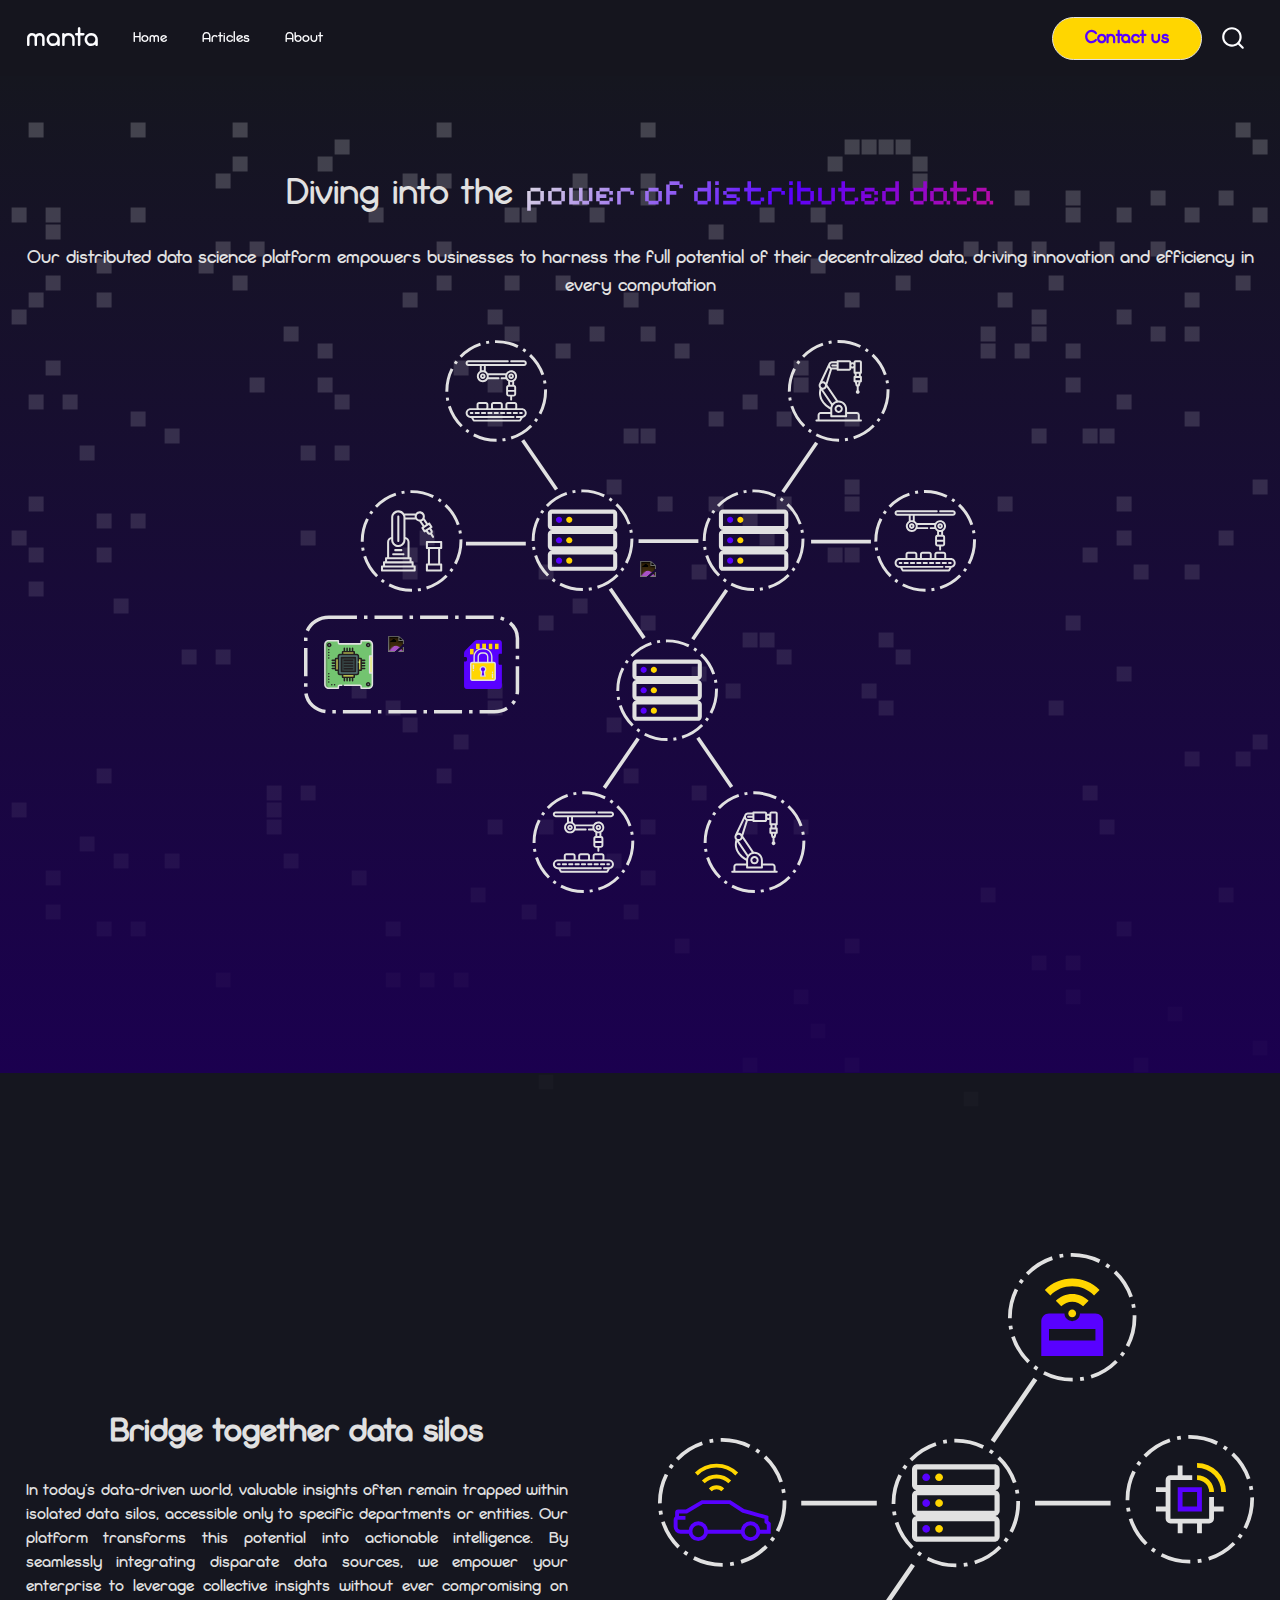
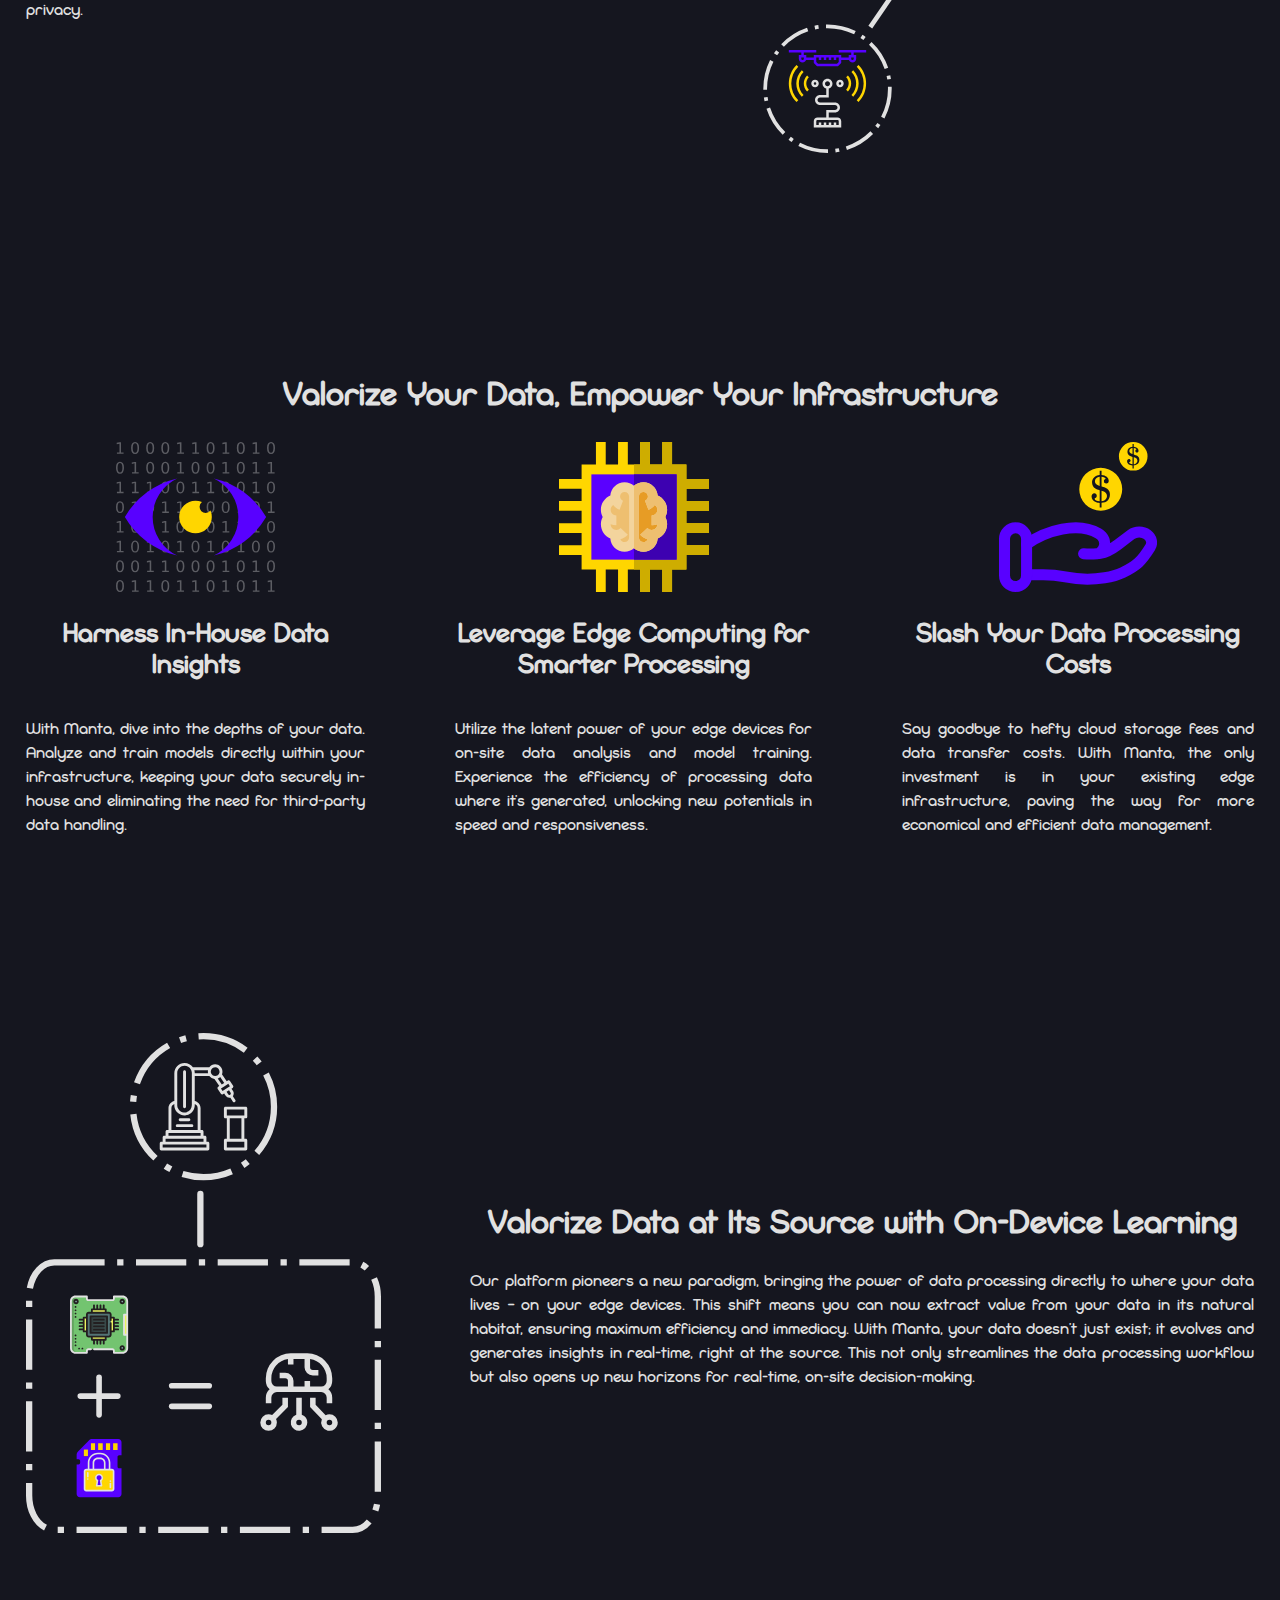
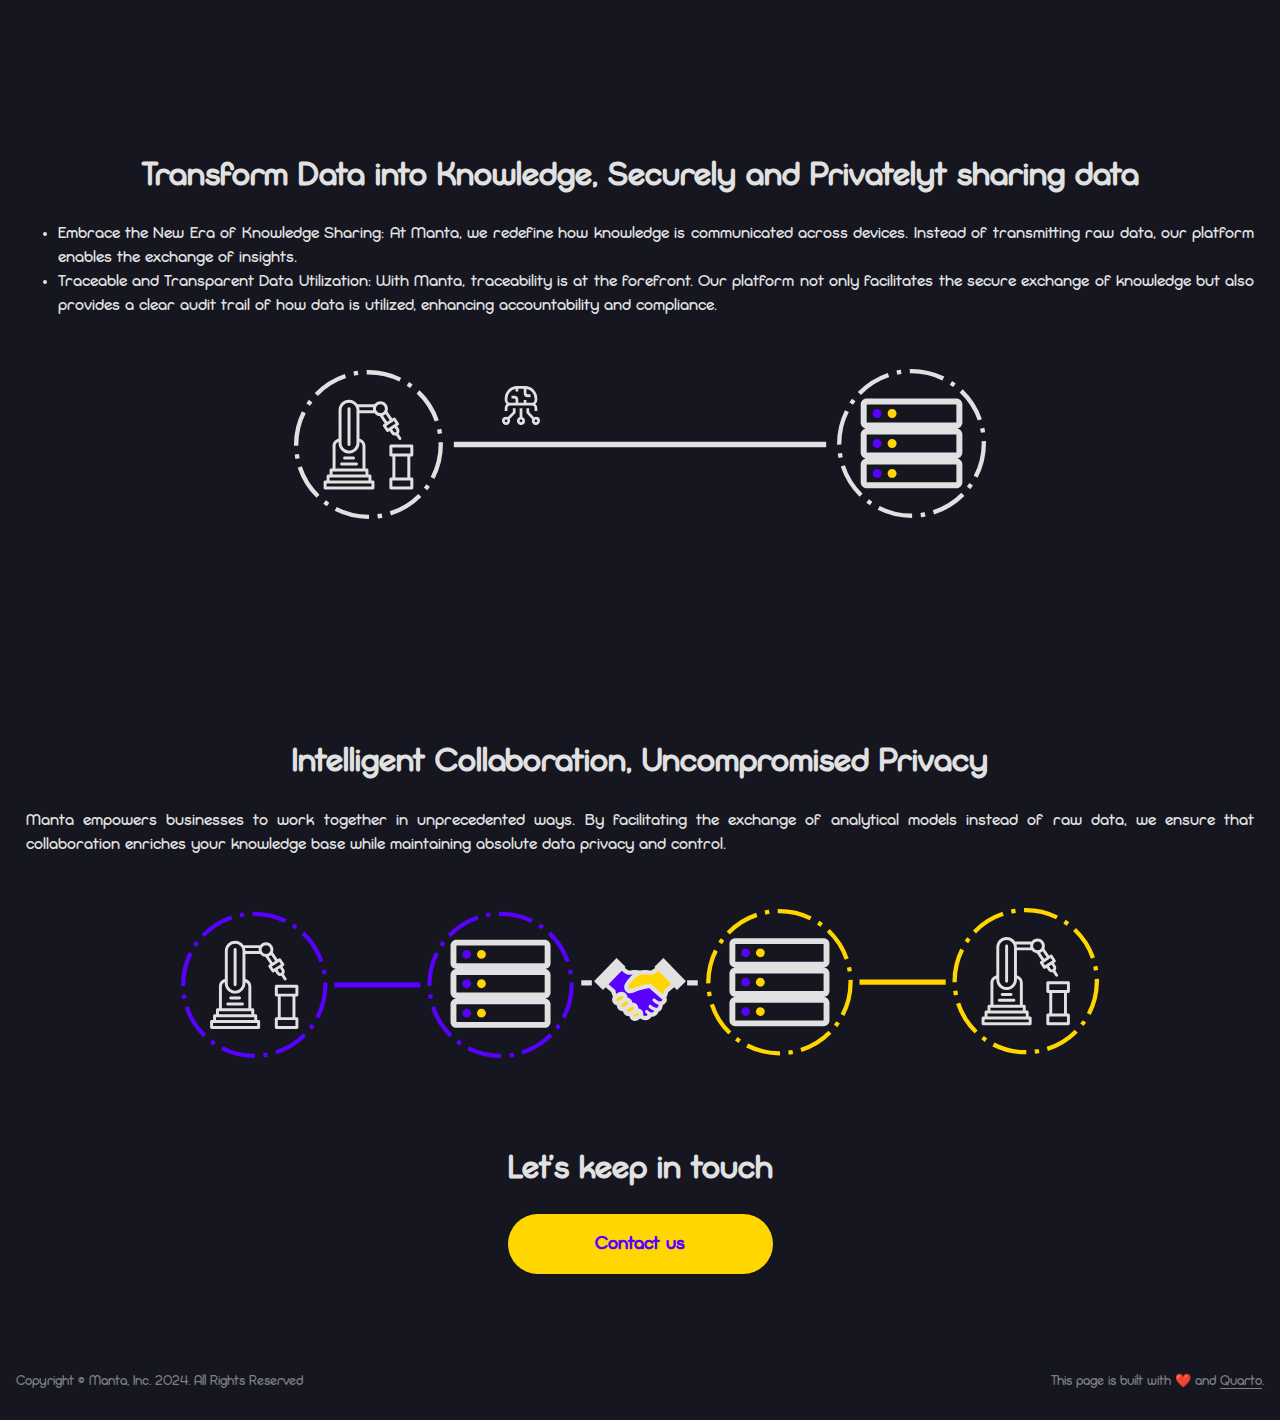
==== index.html @ 562b56ce "Built site for gh-pages" ====
<!DOCTYPE html>
<html xmlns="http://www.w3.org/1999/xhtml" lang="en" xml:lang="en"><head>

<meta charset="utf-8">
<meta name="generator" content="quarto-1.4.549">

<meta name="viewport" content="width=device-width, initial-scale=1.0, user-scalable=yes">


<title>manta</title>
<style>
code{white-space: pre-wrap;}
span.smallcaps{font-variant: small-caps;}
div.columns{display: flex; gap: min(4vw, 1.5em);}
div.column{flex: auto; overflow-x: auto;}
div.hanging-indent{margin-left: 1.5em; text-indent: -1.5em;}
ul.task-list{list-style: none;}
ul.task-list li input[type="checkbox"] {
  width: 0.8em;
  margin: 0 0.8em 0.2em -1em; /* quarto-specific, see https://github.com/quarto-dev/quarto-cli/issues/4556 */ 
  vertical-align: middle;
}
</style>


<script src="site_libs/quarto-nav/quarto-nav.js"></script>
<script src="site_libs/quarto-nav/headroom.min.js"></script>
<script src="site_libs/clipboard/clipboard.min.js"></script>
<script src="site_libs/quarto-search/autocomplete.umd.js"></script>
<script src="site_libs/quarto-search/fuse.min.js"></script>
<script src="site_libs/quarto-search/quarto-search.js"></script>
<meta name="quarto:offset" content="./">
<script src="site_libs/quarto-html/quarto.js"></script>
<script src="site_libs/quarto-html/popper.min.js"></script>
<script src="site_libs/quarto-html/tippy.umd.min.js"></script>
<script src="site_libs/quarto-html/anchor.min.js"></script>
<link href="site_libs/quarto-html/tippy.css" rel="stylesheet">
<link href="site_libs/quarto-html/quarto-syntax-highlighting-dark.css" rel="stylesheet" id="quarto-text-highlighting-styles">
<script src="site_libs/bootstrap/bootstrap.min.js"></script>
<link href="site_libs/bootstrap/bootstrap-icons.css" rel="stylesheet">
<link href="site_libs/bootstrap/bootstrap.min.css" rel="stylesheet" id="quarto-bootstrap" data-mode="dark">
<script id="quarto-search-options" type="application/json">{
  "location": "navbar",
  "copy-button": false,
  "collapse-after": 3,
  "panel-placement": "end",
  "type": "overlay",
  "limit": 50,
  "keyboard-shortcut": [
    "f",
    "/",
    "s"
  ],
  "show-item-context": false,
  "language": {
    "search-no-results-text": "No results",
    "search-matching-documents-text": "matching documents",
    "search-copy-link-title": "Copy link to search",
    "search-hide-matches-text": "Hide additional matches",
    "search-more-match-text": "more match in this document",
    "search-more-matches-text": "more matches in this document",
    "search-clear-button-title": "Clear",
    "search-text-placeholder": "",
    "search-detached-cancel-button-title": "Cancel",
    "search-submit-button-title": "Submit",
    "search-label": "Search"
  }
}</script>


<link rel="stylesheet" href="style/home.css">
</head>

<body class="nav-fixed fullcontent">

<div id="quarto-search-results"></div>
  <header id="quarto-header" class="headroom fixed-top">
    <nav class="navbar navbar-expand-lg " data-bs-theme="dark">
      <div class="navbar-container container-fluid">
      <div class="navbar-brand-container mx-auto">
    <a class="navbar-brand" href="./index.html">
    <span class="navbar-title">manta</span>
    </a>
  </div>
            <div id="quarto-search" class="" title="Search"></div>
          <button class="navbar-toggler" type="button" data-bs-toggle="collapse" data-bs-target="#navbarCollapse" aria-controls="navbarCollapse" aria-expanded="false" aria-label="Toggle navigation" onclick="if (window.quartoToggleHeadroom) { window.quartoToggleHeadroom(); }">
  <span class="navbar-toggler-icon"></span>
</button>
          <div class="collapse navbar-collapse" id="navbarCollapse">
            <ul class="navbar-nav navbar-nav-scroll me-auto">
  <li class="nav-item">
    <a class="nav-link active" href="./index.html" aria-current="page"> 
<span class="menu-text">Home</span></a>
  </li>  
  <li class="nav-item">
    <a class="nav-link" href="./articles.html"> 
<span class="menu-text">Articles</span></a>
  </li>  
  <li class="nav-item">
    <a class="nav-link" href="./about.html"> 
<span class="menu-text">About</span></a>
  </li>  
</ul>
            <ul class="navbar-nav navbar-nav-scroll ms-auto">
  <li class="nav-item">
    <a class="nav-link" href="mailto:manta@mantatech.io" rel="contact-us"> 
<span class="menu-text">Contact us</span></a>
  </li>  
</ul>
          </div> <!-- /navcollapse -->
          <div class="quarto-navbar-tools">
</div>
      </div> <!-- /container-fluid -->
    </nav>
</header>
<!-- content -->
<div id="quarto-content" class="quarto-container page-layout-custom page-navbar">
<!-- sidebar -->
<!-- margin-sidebar -->
<!-- main -->




<div class="header">
<div class="pixels">

</div>
<div class="distribute">
<div class="title">
<div class="manta-title">
<p><span class="outside"> <span>Diving into the</span> <span class="inside">power of distributed data</span> </span></p>
</div>
<div class="manta-subtitle">
<p><span>Our distributed data science platform empowers businesses to harness the full potential of their decentralized data, driving innovation and efficiency in every computation</span></p>
</div>
</div>
<div class="overview">
<p><img src="https://video-public.canva.com/VADqk28DZiY/videos/b01eee4684.gif" id="gear" class="img-fluid"> <img src="https://video-public.canva.com/VAECocYiGXw/v/5fdc99515f.gif" id="earth" class="img-fluid"> <img src="static/home/overview.svg" id="overview" class="img-fluid"></p>
</div>
</div>
</div>
<div class="content">
<div class="dark-section">
<div class="flex">
<section id="bridge-together-data-silos" class="level1 content-block">
<h1>Bridge together data silos</h1>
<p>In today’s data-driven world, valuable insights often remain trapped within isolated data silos, accessible only to specific departments or entities. Our platform transforms this potential into actionable intelligence. By seamlessly integrating disparate data sources, we empower your enterprise to leverage collective insights without ever compromising on privacy.</p>
</section>
<p><img src="static/home/silos.svg" class="img-fluid"></p>
</div>
</div>
</div>
<section id="valorize-your-data-empower-your-infrastructure" class="level1 dark-section">
<h1>Valorize Your Data, Empower Your Infrastructure</h1>
<div class="flex">
<div class="part">
<p><img src="static/home/data-privacy.svg" class="img-fluid"></p>
<section id="harness-in-house-data-insights" class="level2">
<h2 data-anchor-id="harness-in-house-data-insights">Harness In-House Data Insights</h2>
<p>With Manta, dive into the depths of your data. Analyze and train models directly within your infrastructure, keeping your data securely in-house and eliminating the need for third-party data handling.</p>
</section>
</div>
<div class="part">
<p><img src="static/home/chip.svg" class="img-fluid"></p>
<section id="leverage-edge-computing-for-smarter-processing" class="level2">
<h2 data-anchor-id="leverage-edge-computing-for-smarter-processing">Leverage Edge Computing for Smarter Processing</h2>
<p>Utilize the latent power of your edge devices for on-site data analysis and model training. Experience the efficiency of processing data where it’s generated, unlocking new potentials in speed and responsiveness.</p>
</section>
</div>
<div class="part">
<p><img src="static/home/cost.svg" class="img-fluid"></p>
<section id="slash-your-data-processing-costs" class="level2">
<h2 data-anchor-id="slash-your-data-processing-costs">Slash Your Data Processing Costs</h2>
<p>Say goodbye to hefty cloud storage fees and data transfer costs. With Manta, the only investment is in your existing edge infrastructure, paving the way for more economical and efficient data management.</p>
</section>
</div>
</div>
</section>
<div class="dark-section">
<div class="flex">
<p><img src="static/home/make-ai.svg" id="make-ai" class="img-fluid"></p>
<section id="valorize-data-at-its-source-with-on-device-learning" class="level1 content-block">
<h1>Valorize Data at Its Source with On-Device Learning</h1>
<p>Our platform pioneers a new paradigm, bringing the power of data processing directly to where your data lives – on your edge devices. This shift means you can now extract value from your data in its natural habitat, ensuring maximum efficiency and immediacy. With Manta, your data doesn’t just exist; it evolves and generates insights in real-time, right at the source. This not only streamlines the data processing workflow but also opens up new horizons for real-time, on-site decision-making.</p>
</section>
</div>
</div>
<div class="dark-section">
<div class="flex-always-column">
<section id="transform-data-into-knowledge-securely-and-privatelyt-sharing-data" class="level1 content-block">
<h1>Transform Data into Knowledge, Securely and Privatelyt sharing data</h1>
<ul>
<li>Embrace the New Era of Knowledge Sharing: At Manta, we redefine how knowledge is communicated across devices. Instead of transmitting raw data, our platform enables the exchange of insights.</li>
<li>Traceable and Transparent Data Utilization: With Manta, traceability is at the forefront. Our platform not only facilitates the secure exchange of knowledge but also provides a clear audit trail of how data is utilized, enhancing accountability and compliance.</li>
</ul>
</section>
<div class="content-animation">
<p><img src="static/home/communications.svg" class="img-fluid"> <img src="static/home/neural-network.svg" id="neural-network" class="img-fluid"></p>
</div>
</div>
</div>
<div class="dark-section">
<div class="flex-always-column">
<section id="intelligent-collaboration-uncompromised-privacy" class="level1 content-block">
<h1>Intelligent Collaboration, Uncompromised Privacy</h1>
<p>Manta empowers businesses to work together in unprecedented ways. By facilitating the exchange of analytical models instead of raw data, we ensure that collaboration enriches your knowledge base while maintaining absolute data privacy and control.</p>
</section>
<div class="content-animation">
<p><img src="static/home/collaboration.svg" class="img-fluid"> <img src="static/home/handshake.svg" id="handshake" class="img-fluid"></p>
</div>
</div>
<section id="lets-keep-in-touch" class="level1 contact">
<h1>Let’s keep in touch</h1>
<div class="contact-us">
<p><a href="mailto:manta@manta-tech.io">Contact us</a></p>
</div>
</section>
</div>




<script id="quarto-html-after-body" type="application/javascript">
window.document.addEventListener("DOMContentLoaded", function (event) {
  const toggleBodyColorMode = (bsSheetEl) => {
    const mode = bsSheetEl.getAttribute("data-mode");
    const bodyEl = window.document.querySelector("body");
    if (mode === "dark") {
      bodyEl.classList.add("quarto-dark");
      bodyEl.classList.remove("quarto-light");
    } else {
      bodyEl.classList.add("quarto-light");
      bodyEl.classList.remove("quarto-dark");
    }
  }
  const toggleBodyColorPrimary = () => {
    const bsSheetEl = window.document.querySelector("link#quarto-bootstrap");
    if (bsSheetEl) {
      toggleBodyColorMode(bsSheetEl);
    }
  }
  toggleBodyColorPrimary();  
  const icon = "";
  const anchorJS = new window.AnchorJS();
  anchorJS.options = {
    placement: 'right',
    icon: icon
  };
  anchorJS.add('.anchored');
  const isCodeAnnotation = (el) => {
    for (const clz of el.classList) {
      if (clz.startsWith('code-annotation-')) {                     
        return true;
      }
    }
    return false;
  }
  const clipboard = new window.ClipboardJS('.code-copy-button', {
    text: function(trigger) {
      const codeEl = trigger.previousElementSibling.cloneNode(true);
      for (const childEl of codeEl.children) {
        if (isCodeAnnotation(childEl)) {
          childEl.remove();
        }
      }
      return codeEl.innerText;
    }
  });
  clipboard.on('success', function(e) {
    // button target
    const button = e.trigger;
    // don't keep focus
    button.blur();
    // flash "checked"
    button.classList.add('code-copy-button-checked');
    var currentTitle = button.getAttribute("title");
    button.setAttribute("title", "Copied!");
    let tooltip;
    if (window.bootstrap) {
      button.setAttribute("data-bs-toggle", "tooltip");
      button.setAttribute("data-bs-placement", "left");
      button.setAttribute("data-bs-title", "Copied!");
      tooltip = new bootstrap.Tooltip(button, 
        { trigger: "manual", 
          customClass: "code-copy-button-tooltip",
          offset: [0, -8]});
      tooltip.show();    
    }
    setTimeout(function() {
      if (tooltip) {
        tooltip.hide();
        button.removeAttribute("data-bs-title");
        button.removeAttribute("data-bs-toggle");
        button.removeAttribute("data-bs-placement");
      }
      button.setAttribute("title", currentTitle);
      button.classList.remove('code-copy-button-checked');
    }, 1000);
    // clear code selection
    e.clearSelection();
  });
  function tippyHover(el, contentFn, onTriggerFn, onUntriggerFn) {
    const config = {
      allowHTML: true,
      maxWidth: 500,
      delay: 100,
      arrow: false,
      appendTo: function(el) {
          return el.parentElement;
      },
      interactive: true,
      interactiveBorder: 10,
      theme: 'quarto',
      placement: 'bottom-start',
    };
    if (contentFn) {
      config.content = contentFn;
    }
    if (onTriggerFn) {
      config.onTrigger = onTriggerFn;
    }
    if (onUntriggerFn) {
      config.onUntrigger = onUntriggerFn;
    }
    window.tippy(el, config); 
  }
  const noterefs = window.document.querySelectorAll('a[role="doc-noteref"]');
  for (var i=0; i<noterefs.length; i++) {
    const ref = noterefs[i];
    tippyHover(ref, function() {
      // use id or data attribute instead here
      let href = ref.getAttribute('data-footnote-href') || ref.getAttribute('href');
      try { href = new URL(href).hash; } catch {}
      const id = href.replace(/^#\/?/, "");
      const note = window.document.getElementById(id);
      return note.innerHTML;
    });
  }
  const xrefs = window.document.querySelectorAll('a.quarto-xref');
  const processXRef = (id, note) => {
    // Strip column container classes
    const stripColumnClz = (el) => {
      el.classList.remove("page-full", "page-columns");
      if (el.children) {
        for (const child of el.children) {
          stripColumnClz(child);
        }
      }
    }
    stripColumnClz(note)
    if (id === null || id.startsWith('sec-')) {
      // Special case sections, only their first couple elements
      const container = document.createElement("div");
      if (note.children && note.children.length > 2) {
        container.appendChild(note.children[0].cloneNode(true));
        for (let i = 1; i < note.children.length; i++) {
          const child = note.children[i];
          if (child.tagName === "P" && child.innerText === "") {
            continue;
          } else {
            container.appendChild(child.cloneNode(true));
            break;
          }
        }
        if (window.Quarto?.typesetMath) {
          window.Quarto.typesetMath(container);
        }
        return container.innerHTML
      } else {
        if (window.Quarto?.typesetMath) {
          window.Quarto.typesetMath(note);
        }
        return note.innerHTML;
      }
    } else {
      // Remove any anchor links if they are present
      const anchorLink = note.querySelector('a.anchorjs-link');
      if (anchorLink) {
        anchorLink.remove();
      }
      if (window.Quarto?.typesetMath) {
        window.Quarto.typesetMath(note);
      }
      // TODO in 1.5, we should make sure this works without a callout special case
      if (note.classList.contains("callout")) {
        return note.outerHTML;
      } else {
        return note.innerHTML;
      }
    }
  }
  for (var i=0; i<xrefs.length; i++) {
    const xref = xrefs[i];
    tippyHover(xref, undefined, function(instance) {
      instance.disable();
      let url = xref.getAttribute('href');
      let hash = undefined; 
      if (url.startsWith('#')) {
        hash = url;
      } else {
        try { hash = new URL(url).hash; } catch {}
      }
      if (hash) {
        const id = hash.replace(/^#\/?/, "");
        const note = window.document.getElementById(id);
        if (note !== null) {
          try {
            const html = processXRef(id, note.cloneNode(true));
            instance.setContent(html);
          } finally {
            instance.enable();
            instance.show();
          }
        } else {
          // See if we can fetch this
          fetch(url.split('#')[0])
          .then(res => res.text())
          .then(html => {
            const parser = new DOMParser();
            const htmlDoc = parser.parseFromString(html, "text/html");
            const note = htmlDoc.getElementById(id);
            if (note !== null) {
              const html = processXRef(id, note);
              instance.setContent(html);
            } 
          }).finally(() => {
            instance.enable();
            instance.show();
          });
        }
      } else {
        // See if we can fetch a full url (with no hash to target)
        // This is a special case and we should probably do some content thinning / targeting
        fetch(url)
        .then(res => res.text())
        .then(html => {
          const parser = new DOMParser();
          const htmlDoc = parser.parseFromString(html, "text/html");
          const note = htmlDoc.querySelector('main.content');
          if (note !== null) {
            // This should only happen for chapter cross references
            // (since there is no id in the URL)
            // remove the first header
            if (note.children.length > 0 && note.children[0].tagName === "HEADER") {
              note.children[0].remove();
            }
            const html = processXRef(null, note);
            instance.setContent(html);
          } 
        }).finally(() => {
          instance.enable();
          instance.show();
        });
      }
    }, function(instance) {
    });
  }
      let selectedAnnoteEl;
      const selectorForAnnotation = ( cell, annotation) => {
        let cellAttr = 'data-code-cell="' + cell + '"';
        let lineAttr = 'data-code-annotation="' +  annotation + '"';
        const selector = 'span[' + cellAttr + '][' + lineAttr + ']';
        return selector;
      }
      const selectCodeLines = (annoteEl) => {
        const doc = window.document;
        const targetCell = annoteEl.getAttribute("data-target-cell");
        const targetAnnotation = annoteEl.getAttribute("data-target-annotation");
        const annoteSpan = window.document.querySelector(selectorForAnnotation(targetCell, targetAnnotation));
        const lines = annoteSpan.getAttribute("data-code-lines").split(",");
        const lineIds = lines.map((line) => {
          return targetCell + "-" + line;
        })
        let top = null;
        let height = null;
        let parent = null;
        if (lineIds.length > 0) {
            //compute the position of the single el (top and bottom and make a div)
            const el = window.document.getElementById(lineIds[0]);
            top = el.offsetTop;
            height = el.offsetHeight;
            parent = el.parentElement.parentElement;
          if (lineIds.length > 1) {
            const lastEl = window.document.getElementById(lineIds[lineIds.length - 1]);
            const bottom = lastEl.offsetTop + lastEl.offsetHeight;
            height = bottom - top;
          }
          if (top !== null && height !== null && parent !== null) {
            // cook up a div (if necessary) and position it 
            let div = window.document.getElementById("code-annotation-line-highlight");
            if (div === null) {
              div = window.document.createElement("div");
              div.setAttribute("id", "code-annotation-line-highlight");
              div.style.position = 'absolute';
              parent.appendChild(div);
            }
            div.style.top = top - 2 + "px";
            div.style.height = height + 4 + "px";
            div.style.left = 0;
            let gutterDiv = window.document.getElementById("code-annotation-line-highlight-gutter");
            if (gutterDiv === null) {
              gutterDiv = window.document.createElement("div");
              gutterDiv.setAttribute("id", "code-annotation-line-highlight-gutter");
              gutterDiv.style.position = 'absolute';
              const codeCell = window.document.getElementById(targetCell);
              const gutter = codeCell.querySelector('.code-annotation-gutter');
              gutter.appendChild(gutterDiv);
            }
            gutterDiv.style.top = top - 2 + "px";
            gutterDiv.style.height = height + 4 + "px";
          }
          selectedAnnoteEl = annoteEl;
        }
      };
      const unselectCodeLines = () => {
        const elementsIds = ["code-annotation-line-highlight", "code-annotation-line-highlight-gutter"];
        elementsIds.forEach((elId) => {
          const div = window.document.getElementById(elId);
          if (div) {
            div.remove();
          }
        });
        selectedAnnoteEl = undefined;
      };
        // Handle positioning of the toggle
    window.addEventListener(
      "resize",
      throttle(() => {
        elRect = undefined;
        if (selectedAnnoteEl) {
          selectCodeLines(selectedAnnoteEl);
        }
      }, 10)
    );
    function throttle(fn, ms) {
    let throttle = false;
    let timer;
      return (...args) => {
        if(!throttle) { // first call gets through
            fn.apply(this, args);
            throttle = true;
        } else { // all the others get throttled
            if(timer) clearTimeout(timer); // cancel #2
            timer = setTimeout(() => {
              fn.apply(this, args);
              timer = throttle = false;
            }, ms);
        }
      };
    }
      // Attach click handler to the DT
      const annoteDls = window.document.querySelectorAll('dt[data-target-cell]');
      for (const annoteDlNode of annoteDls) {
        annoteDlNode.addEventListener('click', (event) => {
          const clickedEl = event.target;
          if (clickedEl !== selectedAnnoteEl) {
            unselectCodeLines();
            const activeEl = window.document.querySelector('dt[data-target-cell].code-annotation-active');
            if (activeEl) {
              activeEl.classList.remove('code-annotation-active');
            }
            selectCodeLines(clickedEl);
            clickedEl.classList.add('code-annotation-active');
          } else {
            // Unselect the line
            unselectCodeLines();
            clickedEl.classList.remove('code-annotation-active');
          }
        });
      }
  const findCites = (el) => {
    const parentEl = el.parentElement;
    if (parentEl) {
      const cites = parentEl.dataset.cites;
      if (cites) {
        return {
          el,
          cites: cites.split(' ')
        };
      } else {
        return findCites(el.parentElement)
      }
    } else {
      return undefined;
    }
  };
  var bibliorefs = window.document.querySelectorAll('a[role="doc-biblioref"]');
  for (var i=0; i<bibliorefs.length; i++) {
    const ref = bibliorefs[i];
    const citeInfo = findCites(ref);
    if (citeInfo) {
      tippyHover(citeInfo.el, function() {
        var popup = window.document.createElement('div');
        citeInfo.cites.forEach(function(cite) {
          var citeDiv = window.document.createElement('div');
          citeDiv.classList.add('hanging-indent');
          citeDiv.classList.add('csl-entry');
          var biblioDiv = window.document.getElementById('ref-' + cite);
          if (biblioDiv) {
            citeDiv.innerHTML = biblioDiv.innerHTML;
          }
          popup.appendChild(citeDiv);
        });
        return popup.innerHTML;
      });
    }
  }
});
</script>
</div> <!-- /content -->
<footer class="footer">
  <div class="nav-footer">
    <div class="nav-footer-left">
<p>Copyright © Manta, Inc.&nbsp;2024. All Rights Reserved</p>
</div>   
    <div class="nav-footer-center">
      &nbsp;
    </div>
    <div class="nav-footer-right">
<p>This page is built with ❤️ and <a href="https://quarto.org/">Quarto</a>.</p>
</div>
  </div>
</footer>
<script src="static/pixels.js"></script>




</body></html>
---- site_libs/quarto-html/tippy.css ----
.tippy-box[data-animation=fade][data-state=hidden]{opacity:0}[data-tippy-root]{max-width:calc(100vw - 10px)}.tippy-box{position:relative;background-color:#333;color:#fff;border-radius:4px;font-size:14px;line-height:1.4;white-space:normal;outline:0;transition-property:transform,visibility,opacity}.tippy-box[data-placement^=top]>.tippy-arrow{bottom:0}.tippy-box[data-placement^=top]>.tippy-arrow:before{bottom:-7px;left:0;border-width:8px 8px 0;border-top-color:initial;transform-origin:center top}.tippy-box[data-placement^=bottom]>.tippy-arrow{top:0}.tippy-box[data-placement^=bottom]>.tippy-arrow:before{top:-7px;left:0;border-width:0 8px 8px;border-bottom-color:initial;transform-origin:center bottom}.tippy-box[data-placement^=left]>.tippy-arrow{right:0}.tippy-box[data-placement^=left]>.tippy-arrow:before{border-width:8px 0 8px 8px;border-left-color:initial;right:-7px;transform-origin:center left}.tippy-box[data-placement^=right]>.tippy-arrow{left:0}.tippy-box[data-placement^=right]>.tippy-arrow:before{left:-7px;border-width:8px 8px 8px 0;border-right-color:initial;transform-origin:center right}.tippy-box[data-inertia][data-state=visible]{transition-timing-function:cubic-bezier(.54,1.5,.38,1.11)}.tippy-arrow{width:16px;height:16px;color:#333}.tippy-arrow:before{content:"";position:absolute;border-color:transparent;border-style:solid}.tippy-content{position:relative;padding:5px 9px;z-index:1}
---- site_libs/quarto-html/quarto-syntax-highlighting-dark.css ----
/* quarto syntax highlight colors */
:root {
  --quarto-hl-al-color: #f07178;
  --quarto-hl-an-color: #d4d0ab;
  --quarto-hl-at-color: #00e0e0;
  --quarto-hl-bn-color: #d4d0ab;
  --quarto-hl-bu-color: #abe338;
  --quarto-hl-ch-color: #abe338;
  --quarto-hl-co-color: #f8f8f2;
  --quarto-hl-cv-color: #ffd700;
  --quarto-hl-cn-color: #ffd700;
  --quarto-hl-cf-color: #ffa07a;
  --quarto-hl-dt-color: #ffa07a;
  --quarto-hl-dv-color: #d4d0ab;
  --quarto-hl-do-color: #f8f8f2;
  --quarto-hl-er-color: #f07178;
  --quarto-hl-ex-color: #00e0e0;
  --quarto-hl-fl-color: #d4d0ab;
  --quarto-hl-fu-color: #ffa07a;
  --quarto-hl-im-color: #abe338;
  --quarto-hl-in-color: #d4d0ab;
  --quarto-hl-kw-color: #ffa07a;
  --quarto-hl-op-color: #ffa07a;
  --quarto-hl-ot-color: #00e0e0;
  --quarto-hl-pp-color: #dcc6e0;
  --quarto-hl-re-color: #00e0e0;
  --quarto-hl-sc-color: #abe338;
  --quarto-hl-ss-color: #abe338;
  --quarto-hl-st-color: #abe338;
  --quarto-hl-va-color: #00e0e0;
  --quarto-hl-vs-color: #abe338;
  --quarto-hl-wa-color: #dcc6e0;
}

/* other quarto variables */
:root {
  --quarto-font-monospace: SFMono-Regular, Menlo, Monaco, Consolas, "Liberation Mono", "Courier New", monospace;
}

code span.al {
  background-color: #2a0f15;
  font-weight: bold;
  color: #f07178;
}

code span.an {
  color: #d4d0ab;
}

code span.at {
  color: #00e0e0;
}

code span.bn {
  color: #d4d0ab;
}

code span.bu {
  color: #abe338;
}

code span.ch {
  color: #abe338;
}

code span.co {
  font-style: italic;
  color: #f8f8f2;
}

code span.cv {
  color: #ffd700;
}

code span.cn {
  color: #ffd700;
}

code span.cf {
  font-weight: bold;
  color: #ffa07a;
}

code span.dt {
  color: #ffa07a;
}

code span.dv {
  color: #d4d0ab;
}

code span.do {
  color: #f8f8f2;
}

code span.er {
  color: #f07178;
  text-decoration: underline;
}

code span.ex {
  font-weight: bold;
  color: #00e0e0;
}

code span.fl {
  color: #d4d0ab;
}

code span.fu {
  color: #ffa07a;
}

code span.im {
  color: #abe338;
}

code span.in {
  color: #d4d0ab;
}

code span.kw {
  font-weight: bold;
  color: #ffa07a;
}

pre > code.sourceCode > span {
  color: #f8f8f2;
}

code span {
  color: #f8f8f2;
}

code.sourceCode > span {
  color: #f8f8f2;
}

div.sourceCode,
div.sourceCode pre.sourceCode {
  color: #f8f8f2;
}

code span.op {
  color: #ffa07a;
}

code span.ot {
  color: #00e0e0;
}

code span.pp {
  color: #dcc6e0;
}

code span.re {
  background-color: #f8f8f2;
  color: #00e0e0;
}

code span.sc {
  color: #abe338;
}

code span.ss {
  color: #abe338;
}

code span.st {
  color: #abe338;
}

code span.va {
  color: #00e0e0;
}

code span.vs {
  color: #abe338;
}

code span.wa {
  color: #dcc6e0;
}

.prevent-inlining {
  content: "</";
}

/*# sourceMappingURL=935a306eefa94366c21e1a970dddb765.css.map */
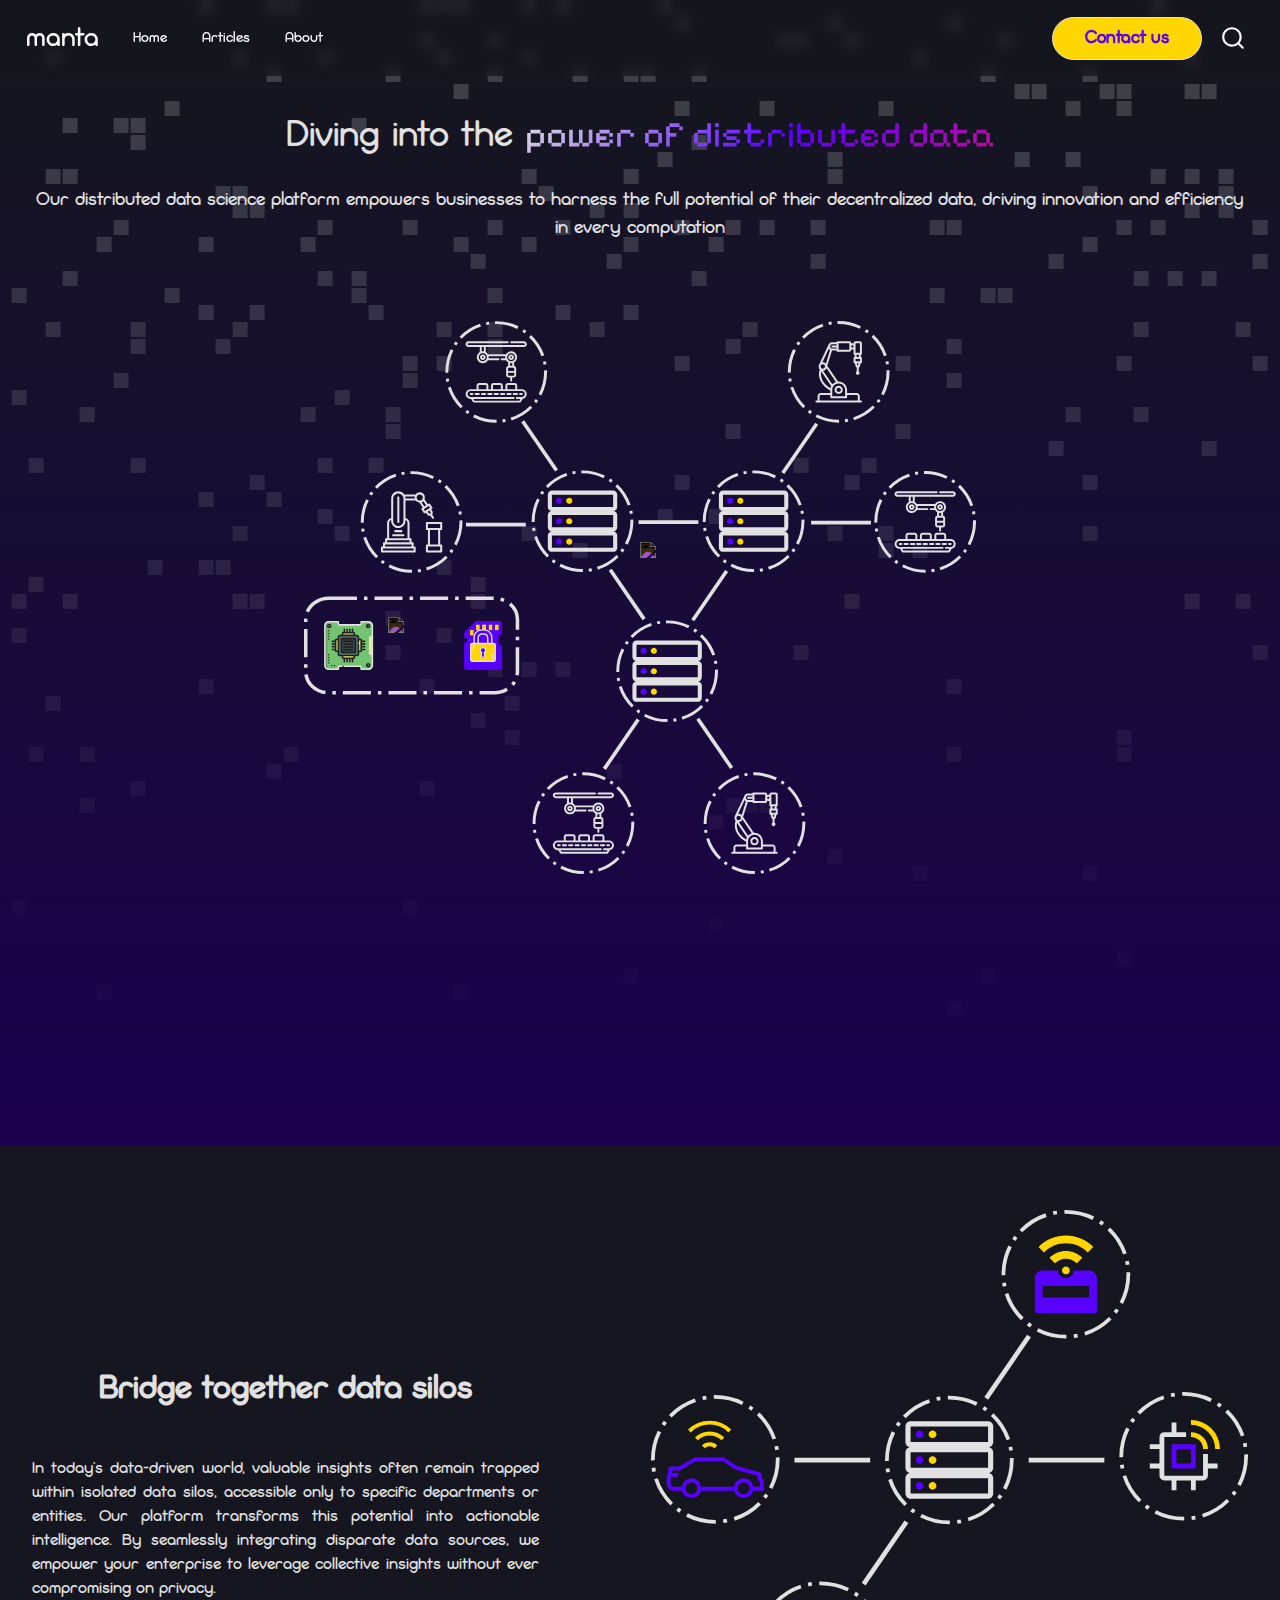
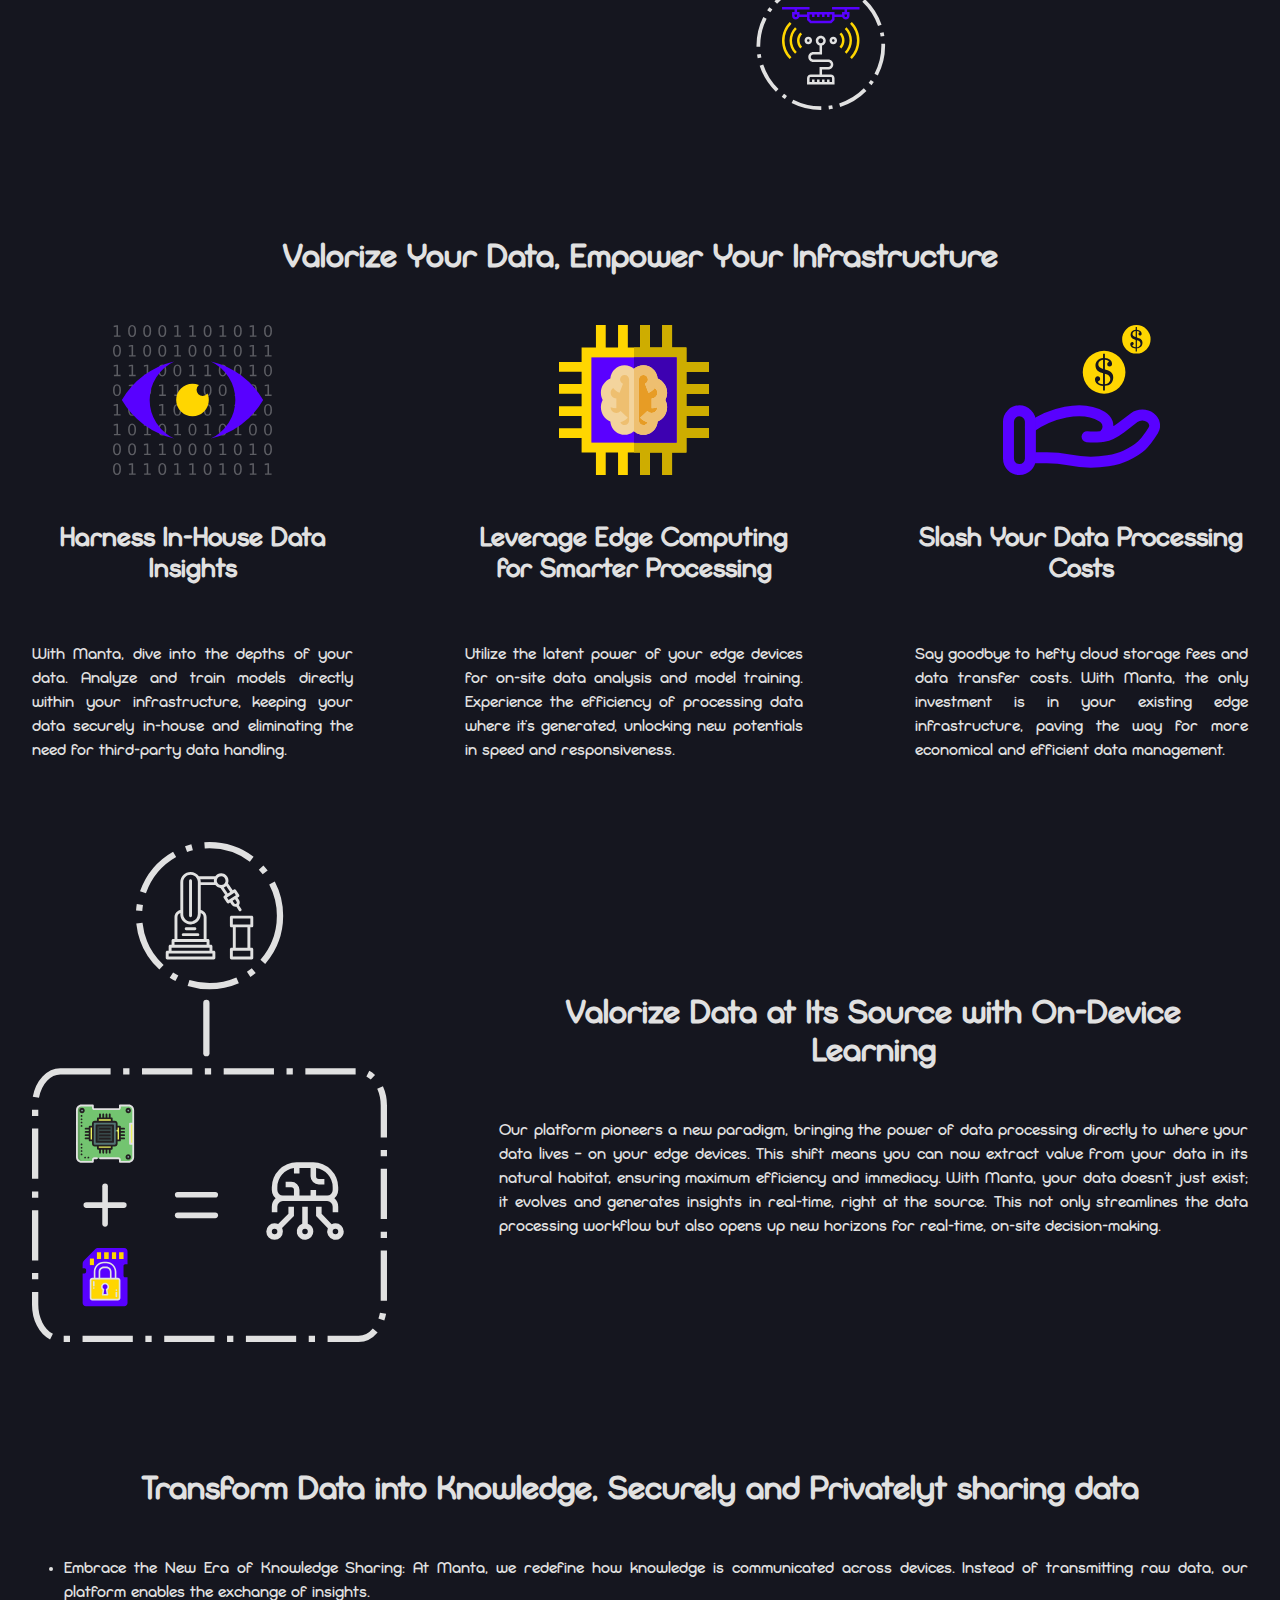
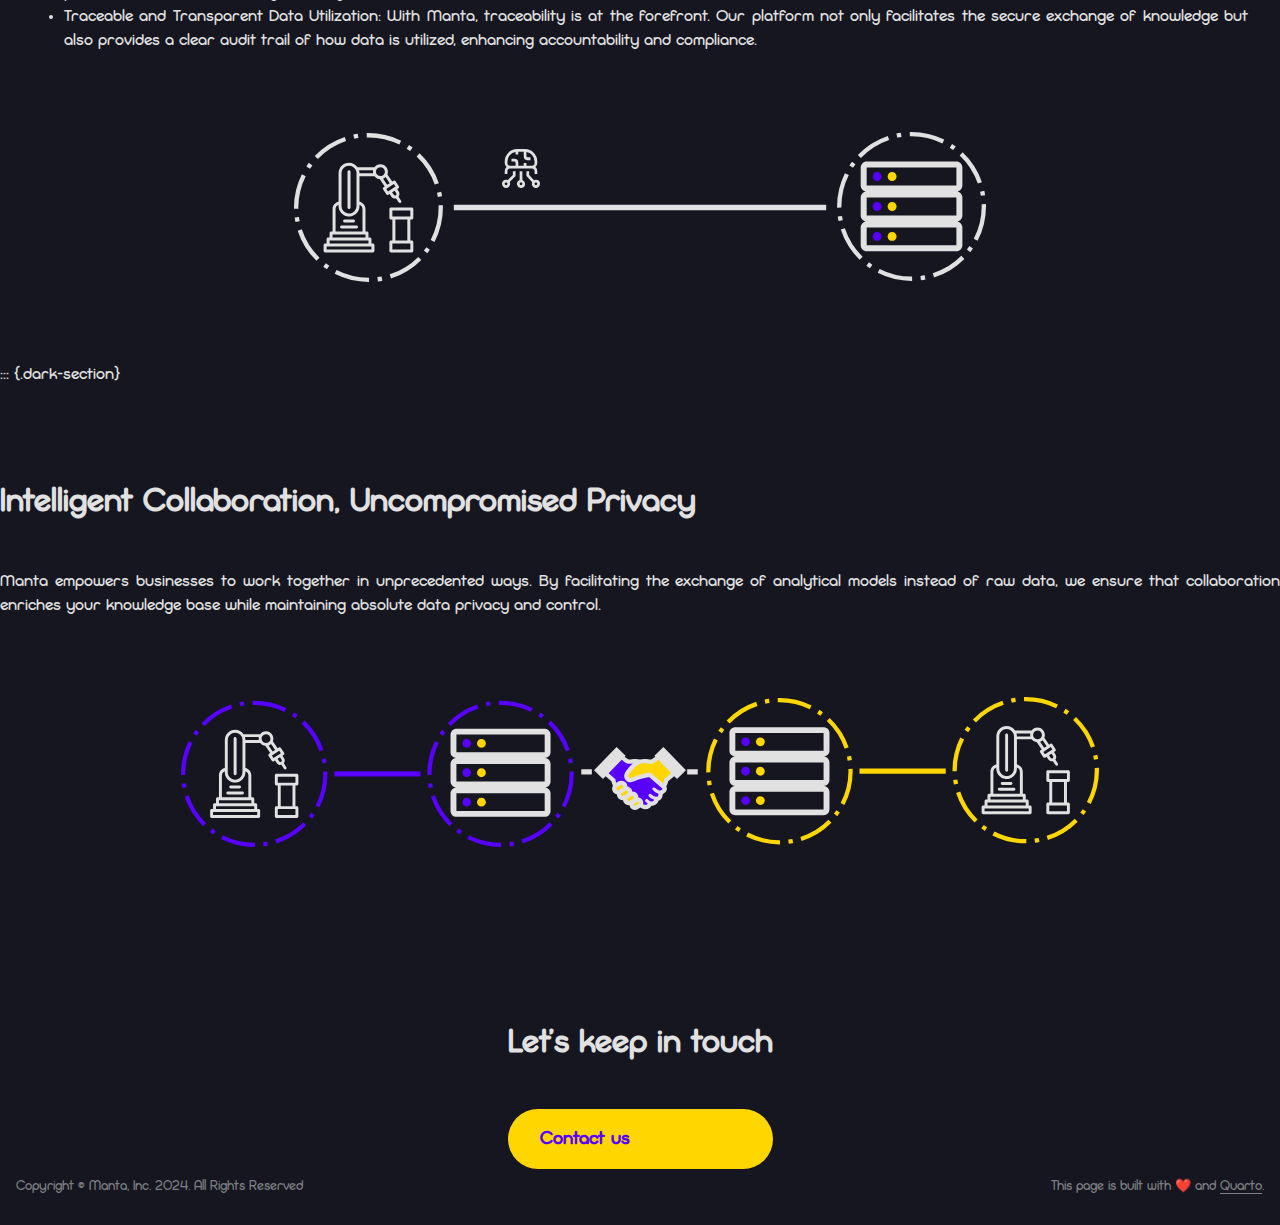
==== commit 5549a017: "Built site for gh-pages" ====
--- a/index.html
+++ b/index.html
@@ -200,12 +200,13 @@
 </div>
 </div>
 </div>
-<div class="dark-section">
+<p>::: {.dark-section}</p>
 <div class="flex-always-column">
 <section id="intelligent-collaboration-uncompromised-privacy" class="level1 content-block">
 <h1>Intelligent Collaboration, Uncompromised Privacy</h1>
 <p>Manta empowers businesses to work together in unprecedented ways. By facilitating the exchange of analytical models instead of raw data, we ensure that collaboration enriches your knowledge base while maintaining absolute data privacy and control.</p>
 </section>
+<div class="flex justify-content-center align-items-center">
 <div class="content-animation">
 <p><img src="static/home/collaboration.svg" class="img-fluid"> <img src="static/home/handshake.svg" id="handshake" class="img-fluid"></p>
 </div>
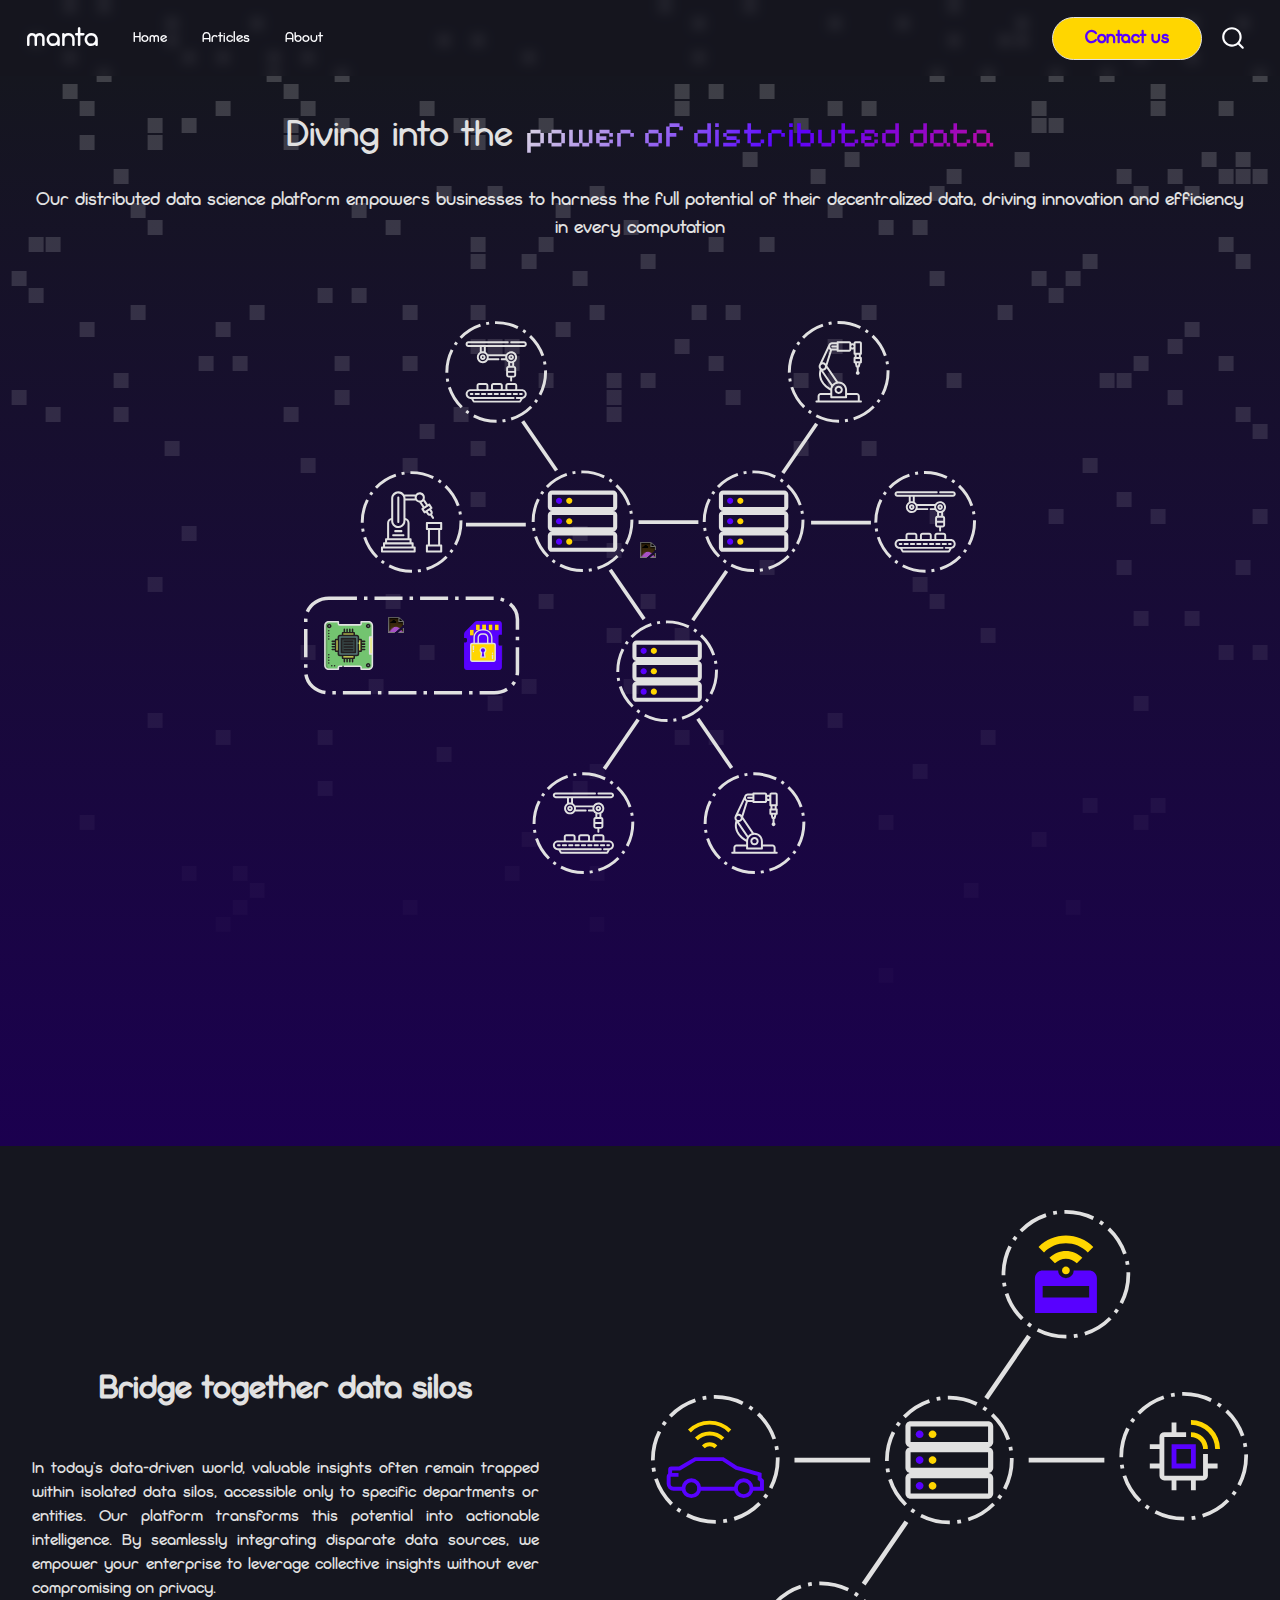
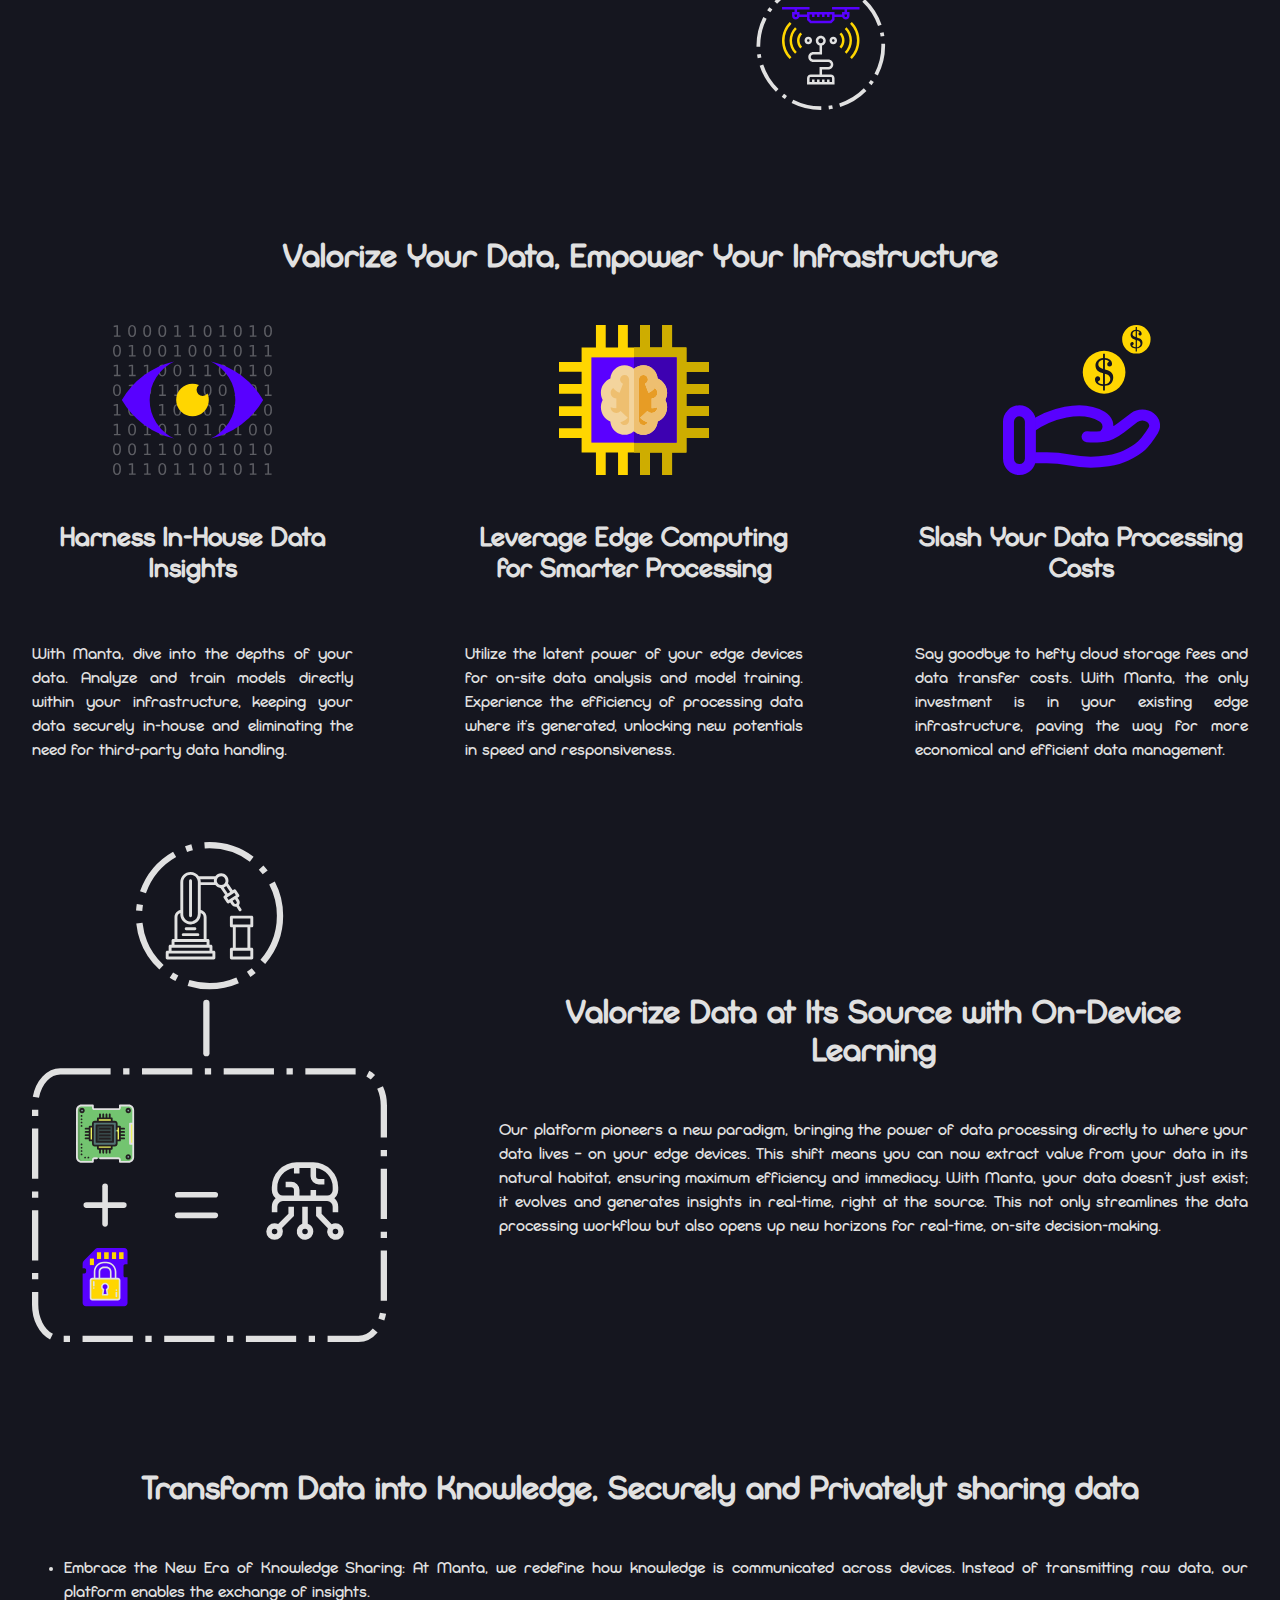
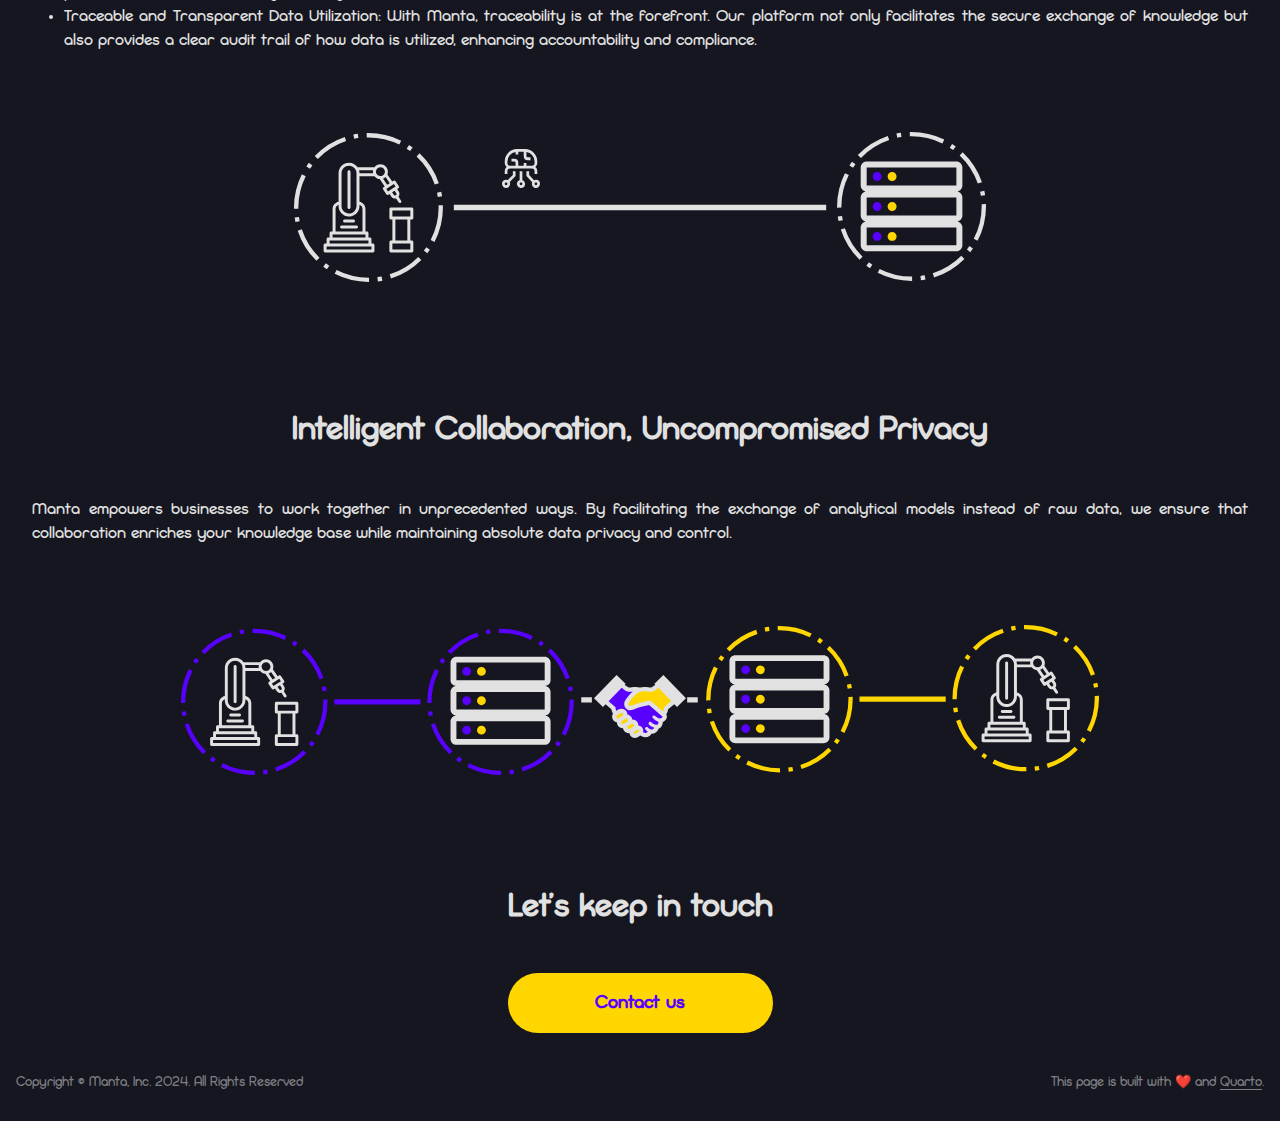
==== commit 8aafe6c0: "Built site for gh-pages" ====
--- a/index.html
+++ b/index.html
@@ -200,7 +200,7 @@
 </div>
 </div>
 </div>
-<p>::: {.dark-section}</p>
+<div class="dark-section">
 <div class="flex-always-column">
 <section id="intelligent-collaboration-uncompromised-privacy" class="level1 content-block">
 <h1>Intelligent Collaboration, Uncompromised Privacy</h1>
@@ -209,6 +209,7 @@
 <div class="flex justify-content-center align-items-center">
 <div class="content-animation">
 <p><img src="static/home/collaboration.svg" class="img-fluid"> <img src="static/home/handshake.svg" id="handshake" class="img-fluid"></p>
+</div>
 </div>
 </div>
 <section id="lets-keep-in-touch" class="level1 contact">
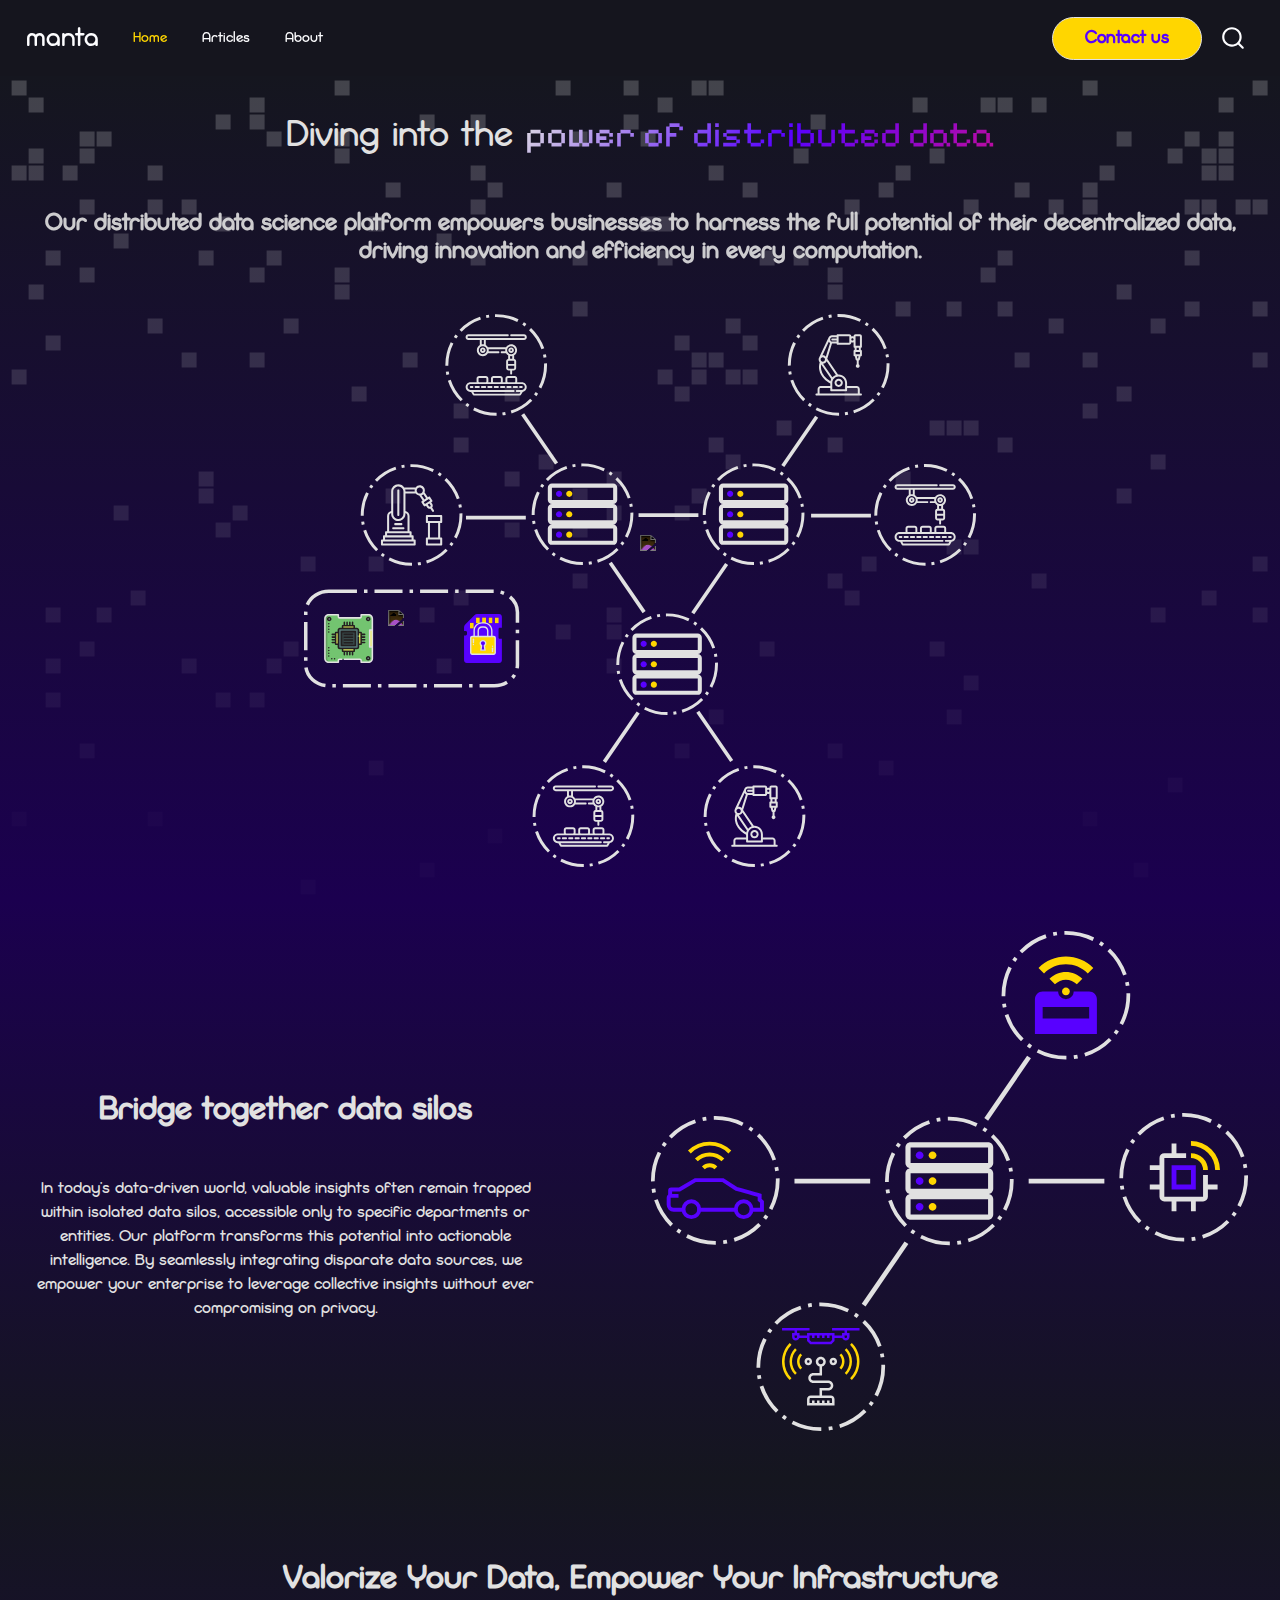
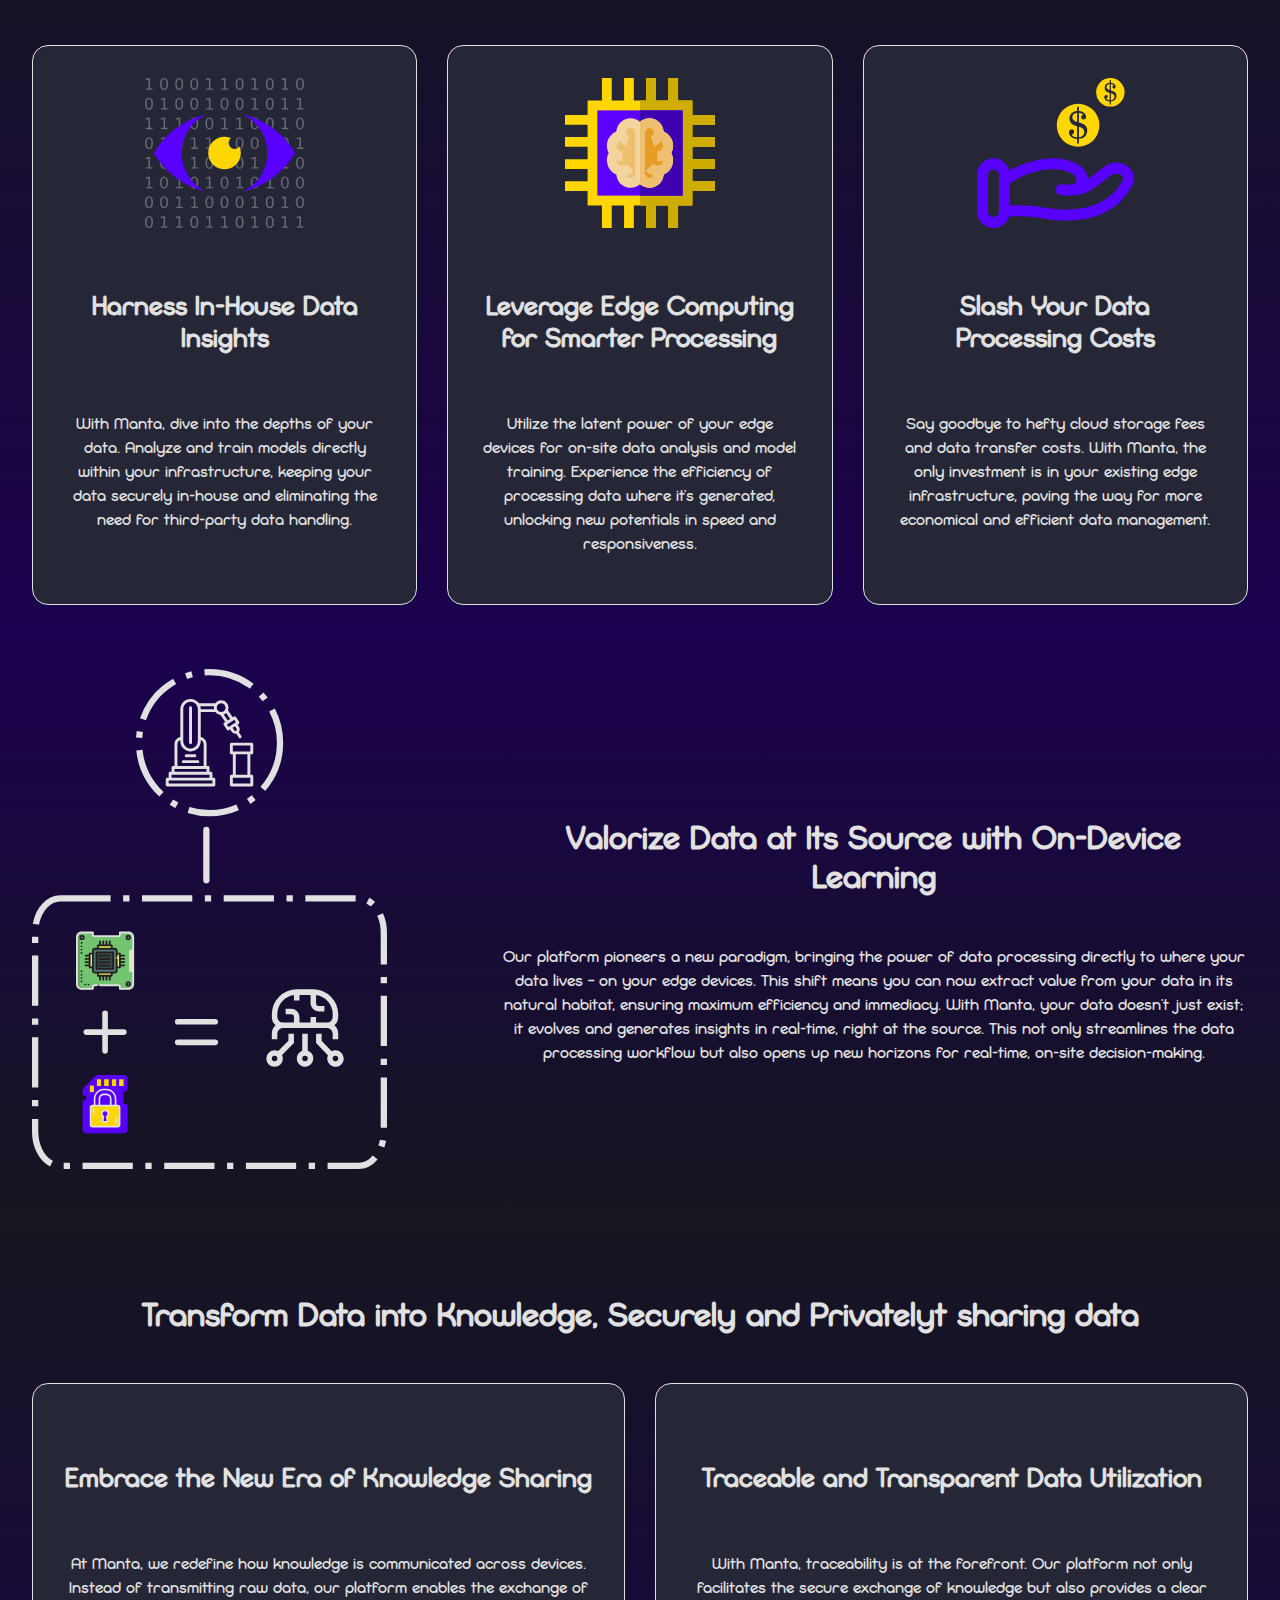
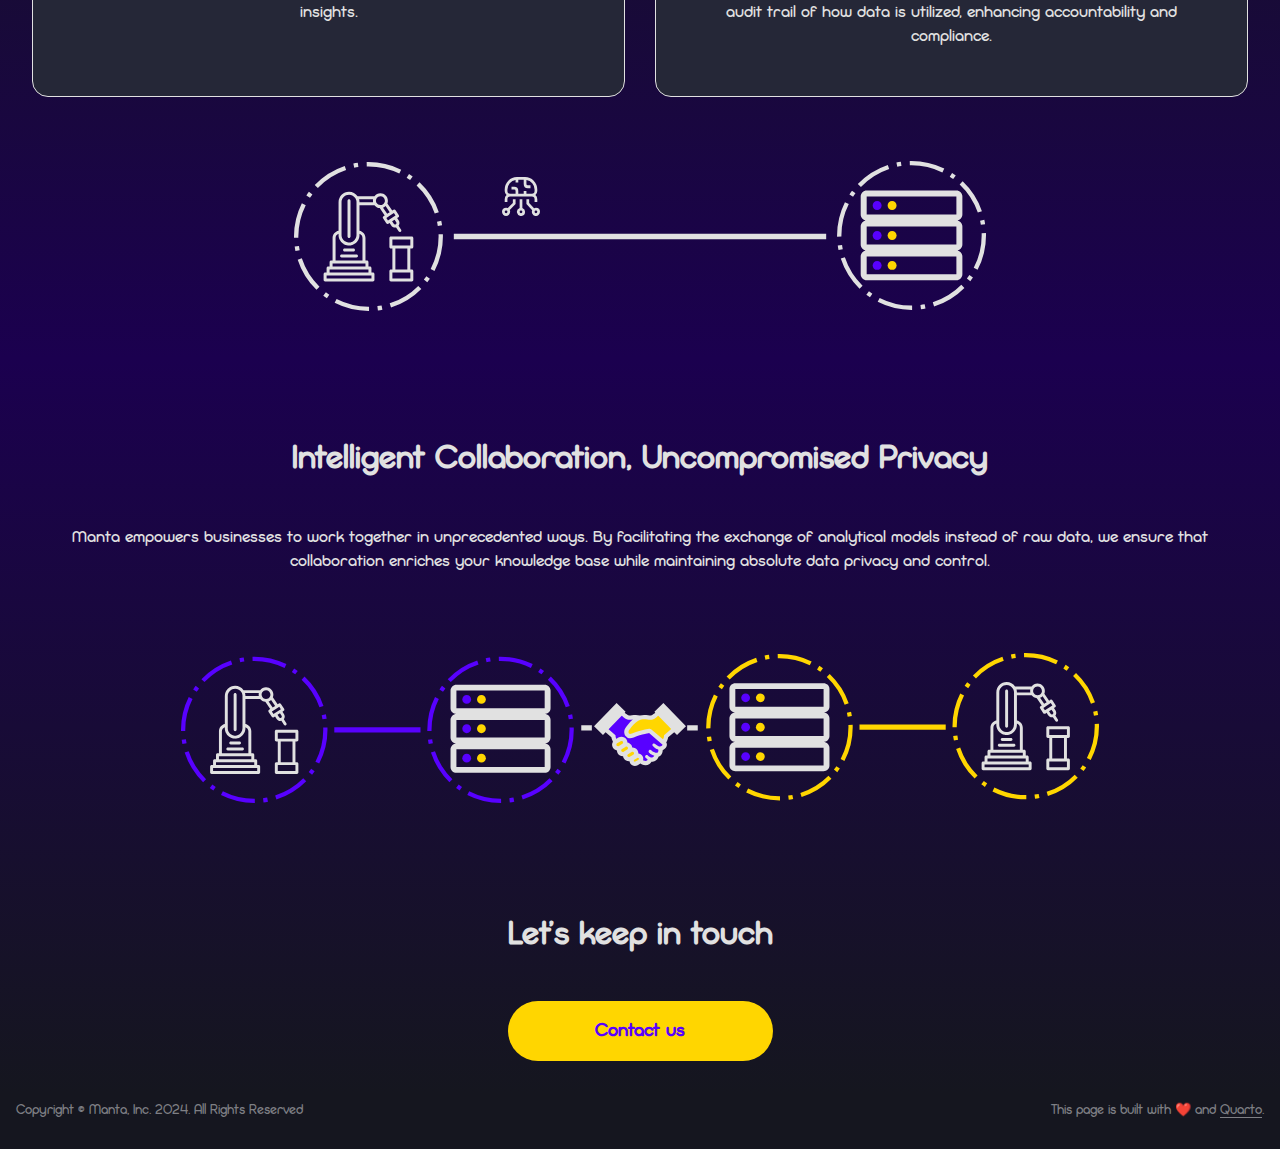
==== commit 38080cc8: "Built site for gh-pages" ====
--- a/index.html
+++ b/index.html
@@ -131,17 +131,17 @@
 <div class="manta-title">
 <p><span class="outside"> <span>Diving into the</span> <span class="inside">power of distributed data</span> </span></p>
 </div>
-<div class="manta-subtitle">
-<p><span>Our distributed data science platform empowers businesses to harness the full potential of their decentralized data, driving innovation and efficiency in every computation</span></p>
-</div>
+<section id="our-distributed-data-science-platform-empowers-businesses-to-harness-the-full-potential-of-their-decentralized-data-driving-innovation-and-efficiency-in-every-computation." class="level3 manta-subtitle">
+<h3 data-anchor-id="our-distributed-data-science-platform-empowers-businesses-to-harness-the-full-potential-of-their-decentralized-data-driving-innovation-and-efficiency-in-every-computation.">Our distributed data science platform empowers businesses to harness the full potential of their decentralized data, driving innovation and efficiency in every computation.</h3>
+</section>
 </div>
 <div class="overview">
 <p><img src="https://video-public.canva.com/VADqk28DZiY/videos/b01eee4684.gif" id="gear" class="img-fluid"> <img src="https://video-public.canva.com/VAECocYiGXw/v/5fdc99515f.gif" id="earth" class="img-fluid"> <img src="static/home/overview.svg" id="overview" class="img-fluid"></p>
 </div>
 </div>
 </div>
+<div class="dark-section">
 <div class="content">
-<div class="dark-section">
 <div class="flex">
 <section id="bridge-together-data-silos" class="level1 content-block">
 <h1>Bridge together data silos</h1>
@@ -151,24 +151,24 @@
 </div>
 </div>
 </div>
-<section id="valorize-your-data-empower-your-infrastructure" class="level1 dark-section">
+<section id="valorize-your-data-empower-your-infrastructure" class="level1 light-section">
 <h1>Valorize Your Data, Empower Your Infrastructure</h1>
-<div class="flex">
-<div class="part">
+<div class="grid-content-3">
+<div class="grid-item">
 <p><img src="static/home/data-privacy.svg" class="img-fluid"></p>
 <section id="harness-in-house-data-insights" class="level2">
 <h2 data-anchor-id="harness-in-house-data-insights">Harness In-House Data Insights</h2>
 <p>With Manta, dive into the depths of your data. Analyze and train models directly within your infrastructure, keeping your data securely in-house and eliminating the need for third-party data handling.</p>
 </section>
 </div>
-<div class="part">
+<div class="grid-item">
 <p><img src="static/home/chip.svg" class="img-fluid"></p>
 <section id="leverage-edge-computing-for-smarter-processing" class="level2">
 <h2 data-anchor-id="leverage-edge-computing-for-smarter-processing">Leverage Edge Computing for Smarter Processing</h2>
 <p>Utilize the latent power of your edge devices for on-site data analysis and model training. Experience the efficiency of processing data where it’s generated, unlocking new potentials in speed and responsiveness.</p>
 </section>
 </div>
-<div class="part">
+<div class="grid-item">
 <p><img src="static/home/cost.svg" class="img-fluid"></p>
 <section id="slash-your-data-processing-costs" class="level2">
 <h2 data-anchor-id="slash-your-data-processing-costs">Slash Your Data Processing Costs</h2>
@@ -186,14 +186,20 @@
 </section>
 </div>
 </div>
-<div class="dark-section">
+<div class="light-section">
 <div class="flex-always-column">
 <section id="transform-data-into-knowledge-securely-and-privatelyt-sharing-data" class="level1 content-block">
 <h1>Transform Data into Knowledge, Securely and Privatelyt sharing data</h1>
-<ul>
-<li>Embrace the New Era of Knowledge Sharing: At Manta, we redefine how knowledge is communicated across devices. Instead of transmitting raw data, our platform enables the exchange of insights.</li>
-<li>Traceable and Transparent Data Utilization: With Manta, traceability is at the forefront. Our platform not only facilitates the secure exchange of knowledge but also provides a clear audit trail of how data is utilized, enhancing accountability and compliance.</li>
-</ul>
+<div class="grid-content-2">
+<section id="embrace-the-new-era-of-knowledge-sharing" class="level2 grid-item">
+<h2 data-anchor-id="embrace-the-new-era-of-knowledge-sharing">Embrace the New Era of Knowledge Sharing</h2>
+<p>At Manta, we redefine how knowledge is communicated across devices. Instead of transmitting raw data, our platform enables the exchange of insights.</p>
+</section>
+<section id="traceable-and-transparent-data-utilization" class="level2 grid-item">
+<h2 data-anchor-id="traceable-and-transparent-data-utilization">Traceable and Transparent Data Utilization</h2>
+<p>With Manta, traceability is at the forefront. Our platform not only facilitates the secure exchange of knowledge but also provides a clear audit trail of how data is utilized, enhancing accountability and compliance.</p>
+</section>
+</div>
 </section>
 <div class="content-animation">
 <p><img src="static/home/communications.svg" class="img-fluid"> <img src="static/home/neural-network.svg" id="neural-network" class="img-fluid"></p>
@@ -206,10 +212,8 @@
 <h1>Intelligent Collaboration, Uncompromised Privacy</h1>
 <p>Manta empowers businesses to work together in unprecedented ways. By facilitating the exchange of analytical models instead of raw data, we ensure that collaboration enriches your knowledge base while maintaining absolute data privacy and control.</p>
 </section>
-<div class="flex justify-content-center align-items-center">
 <div class="content-animation">
 <p><img src="static/home/collaboration.svg" class="img-fluid"> <img src="static/home/handshake.svg" id="handshake" class="img-fluid"></p>
-</div>
 </div>
 </div>
 <section id="lets-keep-in-touch" class="level1 contact">
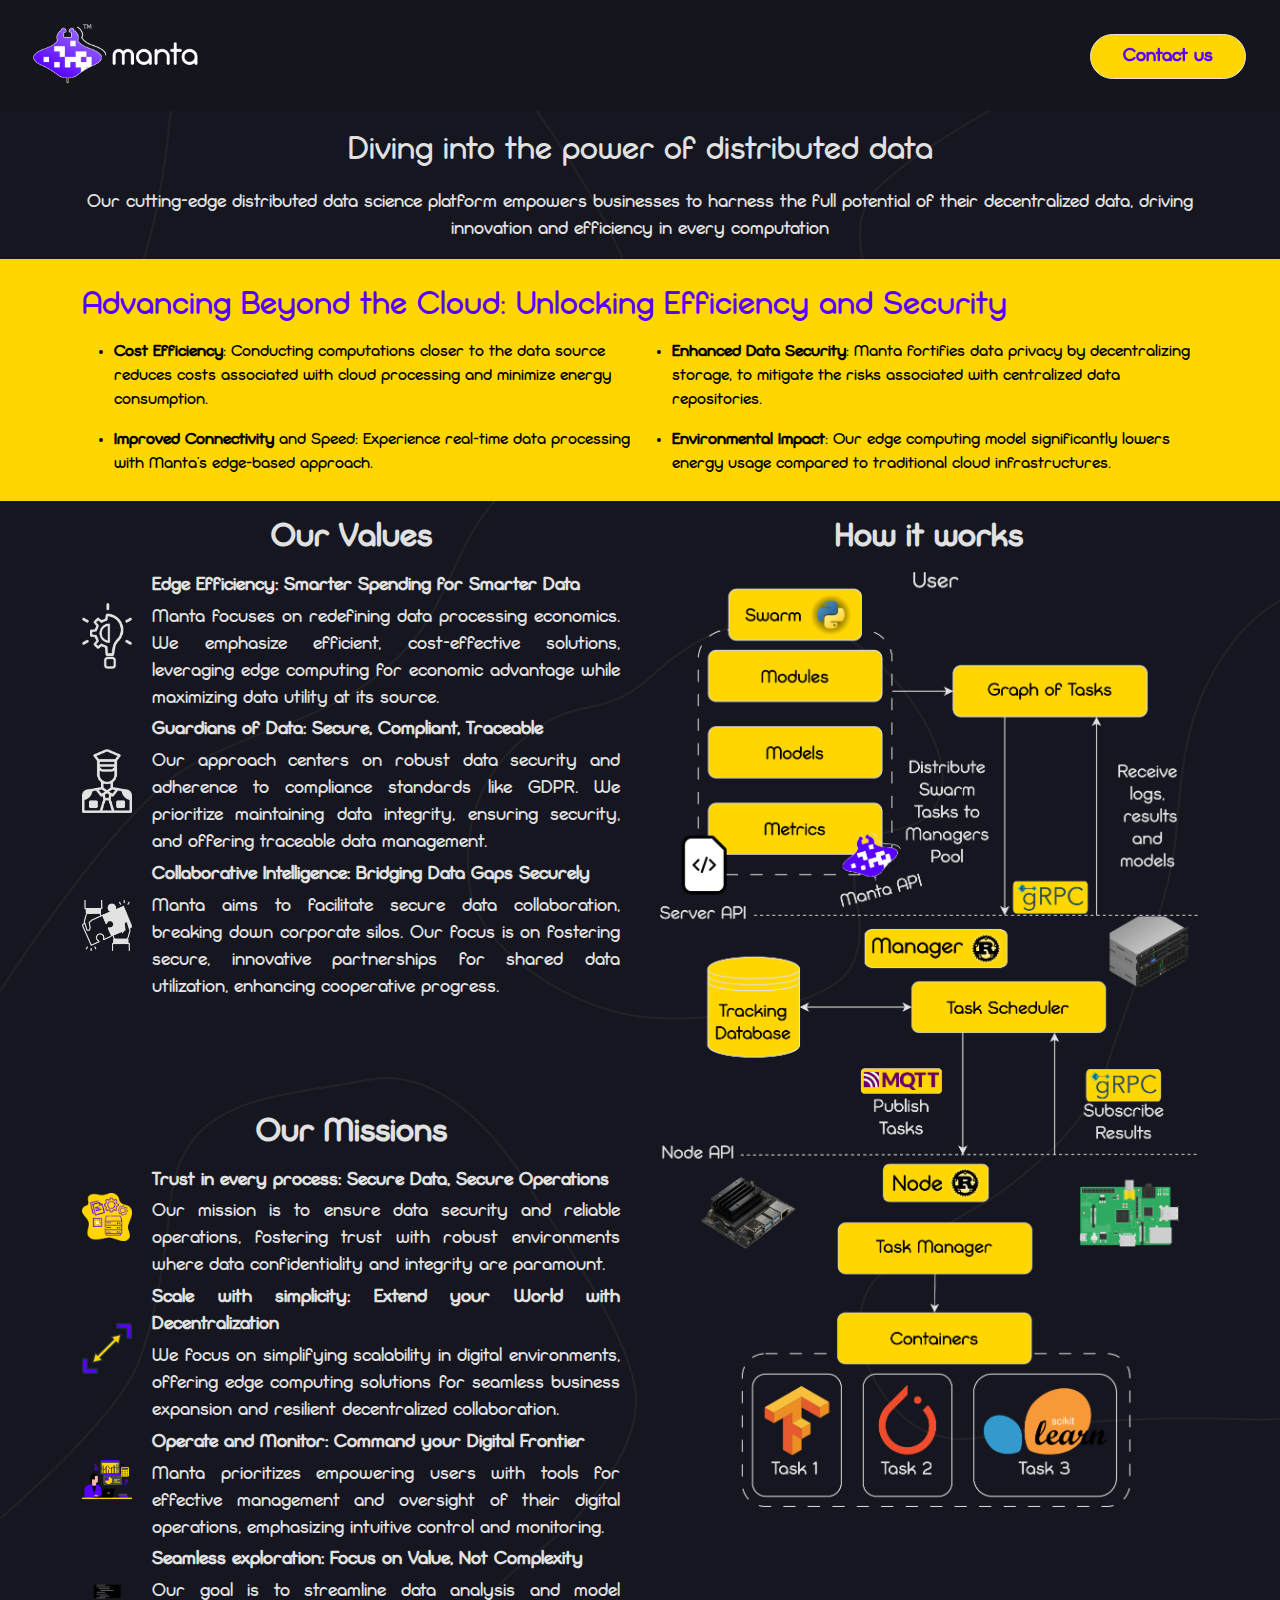
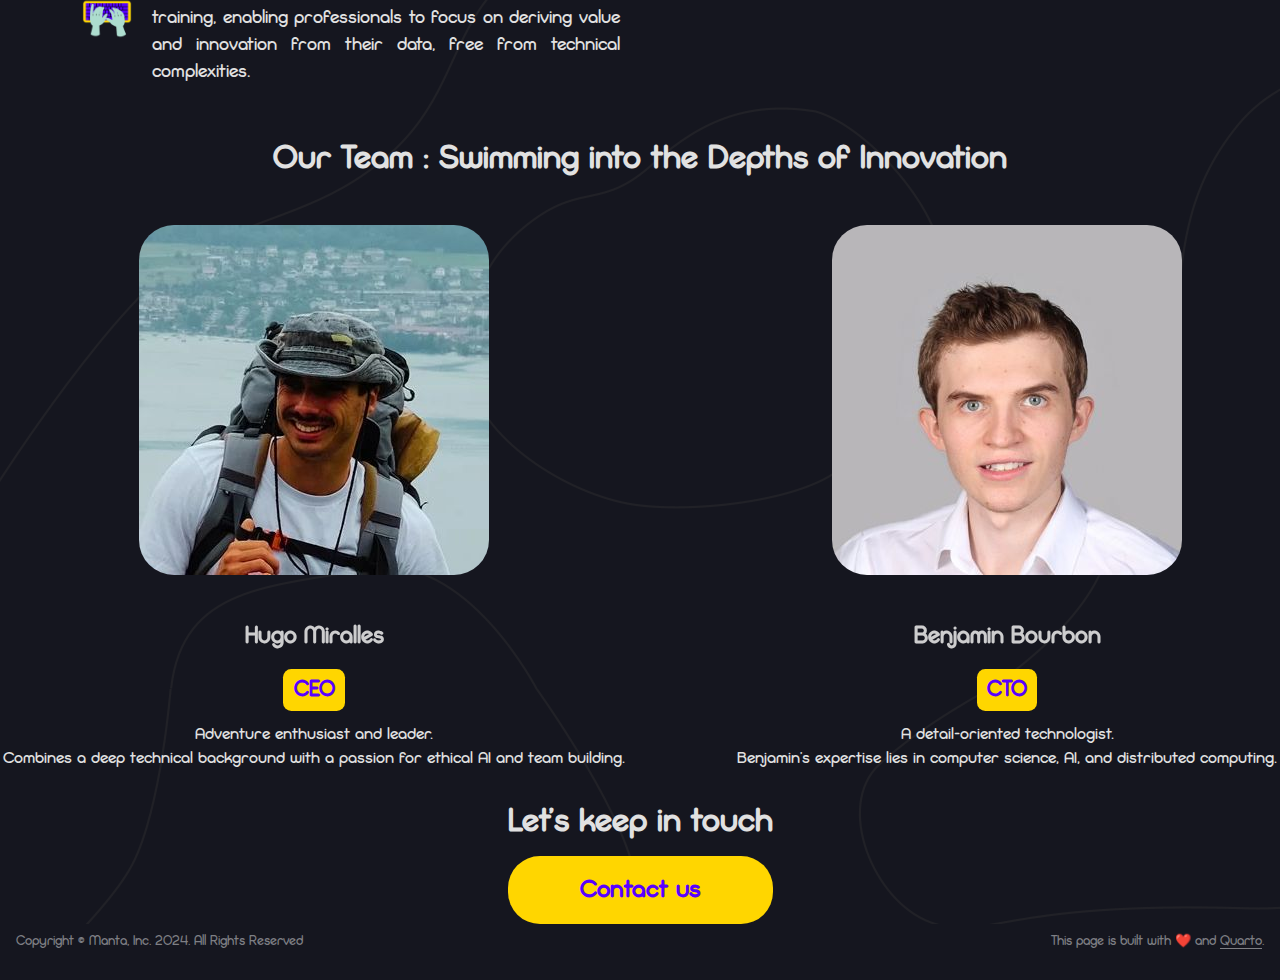
==== commit d4f9f032: "Built site for gh-pages" ====
--- a/index.html
+++ b/index.html
@@ -7,7 +7,7 @@
 <meta name="viewport" content="width=device-width, initial-scale=1.0, user-scalable=yes">
 
 
-<title>manta</title>
+<title>index</title>
 <style>
 code{white-space: pre-wrap;}
 span.smallcaps{font-variant: small-caps;}
@@ -26,10 +26,6 @@
 <script src="site_libs/quarto-nav/quarto-nav.js"></script>
 <script src="site_libs/quarto-nav/headroom.min.js"></script>
 <script src="site_libs/clipboard/clipboard.min.js"></script>
-<script src="site_libs/quarto-search/autocomplete.umd.js"></script>
-<script src="site_libs/quarto-search/fuse.min.js"></script>
-<script src="site_libs/quarto-search/quarto-search.js"></script>
-<meta name="quarto:offset" content="./">
 <script src="site_libs/quarto-html/quarto.js"></script>
 <script src="site_libs/quarto-html/popper.min.js"></script>
 <script src="site_libs/quarto-html/tippy.umd.min.js"></script>
@@ -40,18 +36,6 @@
 <link href="site_libs/bootstrap/bootstrap-icons.css" rel="stylesheet">
 <link href="site_libs/bootstrap/bootstrap.min.css" rel="stylesheet" id="quarto-bootstrap" data-mode="dark">
 <script id="quarto-search-options" type="application/json">{
-  "location": "navbar",
-  "copy-button": false,
-  "collapse-after": 3,
-  "panel-placement": "end",
-  "type": "overlay",
-  "limit": 50,
-  "keyboard-shortcut": [
-    "f",
-    "/",
-    "s"
-  ],
-  "show-item-context": false,
   "language": {
     "search-no-results-text": "No results",
     "search-matching-documents-text": "matching documents",
@@ -68,7 +52,7 @@
 }</script>
 
 
-<link rel="stylesheet" href="style/home.css">
+<link rel="stylesheet" href="style/about.css">
 </head>
 
 <body class="nav-fixed fullcontent">
@@ -78,29 +62,14 @@
     <nav class="navbar navbar-expand-lg " data-bs-theme="dark">
       <div class="navbar-container container-fluid">
       <div class="navbar-brand-container mx-auto">
-    <a class="navbar-brand" href="./index.html">
-    <span class="navbar-title">manta</span>
+    <a href="./index.html" class="navbar-brand navbar-brand-logo">
+    <img src="./static/manta.png" alt="" class="navbar-logo">
     </a>
   </div>
-            <div id="quarto-search" class="" title="Search"></div>
           <button class="navbar-toggler" type="button" data-bs-toggle="collapse" data-bs-target="#navbarCollapse" aria-controls="navbarCollapse" aria-expanded="false" aria-label="Toggle navigation" onclick="if (window.quartoToggleHeadroom) { window.quartoToggleHeadroom(); }">
   <span class="navbar-toggler-icon"></span>
 </button>
           <div class="collapse navbar-collapse" id="navbarCollapse">
-            <ul class="navbar-nav navbar-nav-scroll me-auto">
-  <li class="nav-item">
-    <a class="nav-link active" href="./index.html" aria-current="page"> 
-<span class="menu-text">Home</span></a>
-  </li>  
-  <li class="nav-item">
-    <a class="nav-link" href="./articles.html"> 
-<span class="menu-text">Articles</span></a>
-  </li>  
-  <li class="nav-item">
-    <a class="nav-link" href="./about.html"> 
-<span class="menu-text">About</span></a>
-  </li>  
-</ul>
             <ul class="navbar-nav navbar-nav-scroll ms-auto">
   <li class="nav-item">
     <a class="nav-link" href="mailto:manta@mantatech.io" rel="contact-us"> 
@@ -122,106 +91,138 @@
 
 
 
-<div class="header">
-<div class="pixels">
-
-</div>
-<div class="distribute">
-<div class="title">
+<div class="main-background">
+<div class="container">
 <div class="manta-title">
-<p><span class="outside"> <span>Diving into the</span> <span class="inside">power of distributed data</span> </span></p>
-</div>
-<section id="our-distributed-data-science-platform-empowers-businesses-to-harness-the-full-potential-of-their-decentralized-data-driving-innovation-and-efficiency-in-every-computation." class="level3 manta-subtitle">
-<h3 data-anchor-id="our-distributed-data-science-platform-empowers-businesses-to-harness-the-full-potential-of-their-decentralized-data-driving-innovation-and-efficiency-in-every-computation.">Our distributed data science platform empowers businesses to harness the full potential of their decentralized data, driving innovation and efficiency in every computation.</h3>
-</section>
-</div>
-<div class="overview">
-<p><img src="https://video-public.canva.com/VADqk28DZiY/videos/b01eee4684.gif" id="gear" class="img-fluid"> <img src="https://video-public.canva.com/VAECocYiGXw/v/5fdc99515f.gif" id="earth" class="img-fluid"> <img src="static/home/overview.svg" id="overview" class="img-fluid"></p>
-</div>
-</div>
-</div>
-<div class="dark-section">
-<div class="content">
+<p>Diving into the power of distributed data</p>
+</div>
+<div class="manta-subtitle">
+<p>Our cutting-edge distributed data science platform empowers businesses to harness the full potential of their decentralized data, driving innovation and efficiency in every computation</p>
+</div>
+</div>
+<div class="introduction">
+<section id="advancing-beyond-the-cloud-unlocking-efficiency-and-security" class="level1 container">
+<h1>Advancing Beyond the Cloud: Unlocking Efficiency and Security</h1>
+<div class="grid-content-2">
+<div class="item">
+<ul>
+<li><strong>Cost Efficiency</strong>: Conducting computations closer to the data source reduces costs associated with cloud processing and minimize energy consumption.</li>
+</ul>
+</div>
+<div class="item">
+<ul>
+<li><strong>Enhanced Data Security</strong>: Manta fortifies data privacy by decentralizing storage, to mitigate the risks associated with centralized data repositories.</li>
+</ul>
+</div>
+<div class="item">
+<ul>
+<li><strong>Improved Connectivity</strong> and Speed: Experience real-time data processing with Manta’s edge-based approach.</li>
+</ul>
+</div>
+<div class="item">
+<ul>
+<li><strong>Environmental Impact</strong>: Our edge computing model significantly lowers energy usage compared to traditional cloud infrastructures.</li>
+</ul>
+</div>
+</div>
+</section>
+</div>
+<div class="container">
+<div class="special-grid">
+<section id="our-values" class="level1 values">
+<h1>Our Values</h1>
+<div class="inside">
+<div class="values-item">
+<p><img src="static/about/values1.png" class="filter-img img-fluid"></p>
+<div class="text">
+<p><strong>Edge Efficiency: Smarter Spending for Smarter Data</strong></p>
+<p>Manta focuses on redefining data processing economics. We emphasize efficient, cost-effective solutions, leveraging edge computing for economic advantage while maximizing data utility at its source.</p>
+</div>
+</div>
+<div class="values-item">
+<p><img src="static/about/values2.png" class="filter-img img-fluid"></p>
+<div class="text">
+<p><strong>Guardians of Data: Secure, Compliant, Traceable</strong></p>
+<p>Our approach centers on robust data security and adherence to compliance standards like GDPR. We prioritize maintaining data integrity, ensuring security, and offering traceable data management.</p>
+</div>
+</div>
+<div class="values-item">
+<p><img src="static/about/values3.png" class="filter-img img-fluid"></p>
+<div class="text">
+<p><strong>Collaborative Intelligence: Bridging Data Gaps Securely</strong></p>
+<p>Manta aims to facilitate secure data collaboration, breaking down corporate silos. Our focus is on fostering secure, innovative partnerships for shared data utilization, enhancing cooperative progress.</p>
+</div>
+</div>
+</div>
+</section>
+<section id="our-missions" class="level1 missions">
+<h1>Our Missions</h1>
+<div class="inside">
+<div class="missions-item">
+<p><img src="static/about/missions1.png" class="resize img-fluid"></p>
+<div class="text">
+<p><strong>Trust in every process: Secure Data, Secure Operations</strong></p>
+<p>Our mission is to ensure data security and reliable operations, fostering trust with robust environments where data confidentiality and integrity are paramount.</p>
+</div>
+</div>
+<div class="missions-item">
+<p><img src="static/about/missions2.png" class="resize img-fluid"></p>
+<div class="text">
+<p><strong>Scale with simplicity: Extend your World with Decentralization</strong></p>
+<p>We focus on simplifying scalability in digital environments, offering edge computing solutions for seamless business expansion and resilient decentralized collaboration.</p>
+</div>
+</div>
+<div class="missions-item">
+<p><img src="static/about/missions3.png" class="special resize img-fluid"></p>
+<div class="text">
+<p><strong>Operate and Monitor: Command your Digital Frontier</strong></p>
+<p>Manta prioritizes empowering users with tools for effective management and oversight of their digital operations, emphasizing intuitive control and monitoring.</p>
+</div>
+</div>
+<div class="missions-item">
+<p><img src="static/about/missions4.png" class="resize img-fluid"></p>
+<div class="text">
+<p><strong>Seamless exploration: Focus on Value, Not Complexity</strong></p>
+<p>Our goal is to streamline data analysis and model training, enabling professionals to focus on deriving value and innovation from their data, free from technical complexities.</p>
+</div>
+</div>
+</div>
+</section>
+<section id="how-it-works" class="level1 how-it-works">
+<h1>How it works</h1>
+<p><img src="static/about/simplified-architecture.png" class="img-fluid"></p>
+</section>
+</div>
+</div>
+<div class="team">
+<section id="our-team-swimming-into-the-depths-of-innovation" class="level1">
+<h1>Our Team : Swimming into the Depths of Innovation</h1>
 <div class="flex">
-<section id="bridge-together-data-silos" class="level1 content-block">
-<h1>Bridge together data silos</h1>
-<p>In today’s data-driven world, valuable insights often remain trapped within isolated data silos, accessible only to specific departments or entities. Our platform transforms this potential into actionable intelligence. By seamlessly integrating disparate data sources, we empower your enterprise to leverage collective insights without ever compromising on privacy.</p>
-</section>
-<p><img src="static/home/silos.svg" class="img-fluid"></p>
-</div>
-</div>
-</div>
-<section id="valorize-your-data-empower-your-infrastructure" class="level1 light-section">
-<h1>Valorize Your Data, Empower Your Infrastructure</h1>
-<div class="grid-content-3">
-<div class="grid-item">
-<p><img src="static/home/data-privacy.svg" class="img-fluid"></p>
-<section id="harness-in-house-data-insights" class="level2">
-<h2 data-anchor-id="harness-in-house-data-insights">Harness In-House Data Insights</h2>
-<p>With Manta, dive into the depths of your data. Analyze and train models directly within your infrastructure, keeping your data securely in-house and eliminating the need for third-party data handling.</p>
-</section>
-</div>
-<div class="grid-item">
-<p><img src="static/home/chip.svg" class="img-fluid"></p>
-<section id="leverage-edge-computing-for-smarter-processing" class="level2">
-<h2 data-anchor-id="leverage-edge-computing-for-smarter-processing">Leverage Edge Computing for Smarter Processing</h2>
-<p>Utilize the latent power of your edge devices for on-site data analysis and model training. Experience the efficiency of processing data where it’s generated, unlocking new potentials in speed and responsiveness.</p>
-</section>
-</div>
-<div class="grid-item">
-<p><img src="static/home/cost.svg" class="img-fluid"></p>
-<section id="slash-your-data-processing-costs" class="level2">
-<h2 data-anchor-id="slash-your-data-processing-costs">Slash Your Data Processing Costs</h2>
-<p>Say goodbye to hefty cloud storage fees and data transfer costs. With Manta, the only investment is in your existing edge infrastructure, paving the way for more economical and efficient data management.</p>
-</section>
-</div>
-</div>
-</section>
-<div class="dark-section">
-<div class="flex">
-<p><img src="static/home/make-ai.svg" id="make-ai" class="img-fluid"></p>
-<section id="valorize-data-at-its-source-with-on-device-learning" class="level1 content-block">
-<h1>Valorize Data at Its Source with On-Device Learning</h1>
-<p>Our platform pioneers a new paradigm, bringing the power of data processing directly to where your data lives – on your edge devices. This shift means you can now extract value from your data in its natural habitat, ensuring maximum efficiency and immediacy. With Manta, your data doesn’t just exist; it evolves and generates insights in real-time, right at the source. This not only streamlines the data processing workflow but also opens up new horizons for real-time, on-site decision-making.</p>
-</section>
-</div>
-</div>
-<div class="light-section">
-<div class="flex-always-column">
-<section id="transform-data-into-knowledge-securely-and-privatelyt-sharing-data" class="level1 content-block">
-<h1>Transform Data into Knowledge, Securely and Privatelyt sharing data</h1>
-<div class="grid-content-2">
-<section id="embrace-the-new-era-of-knowledge-sharing" class="level2 grid-item">
-<h2 data-anchor-id="embrace-the-new-era-of-knowledge-sharing">Embrace the New Era of Knowledge Sharing</h2>
-<p>At Manta, we redefine how knowledge is communicated across devices. Instead of transmitting raw data, our platform enables the exchange of insights.</p>
-</section>
-<section id="traceable-and-transparent-data-utilization" class="level2 grid-item">
-<h2 data-anchor-id="traceable-and-transparent-data-utilization">Traceable and Transparent Data Utilization</h2>
-<p>With Manta, traceability is at the forefront. Our platform not only facilitates the secure exchange of knowledge but also provides a clear audit trail of how data is utilized, enhancing accountability and compliance.</p>
-</section>
-</div>
-</section>
-<div class="content-animation">
-<p><img src="static/home/communications.svg" class="img-fluid"> <img src="static/home/neural-network.svg" id="neural-network" class="img-fluid"></p>
-</div>
-</div>
-</div>
-<div class="dark-section">
-<div class="flex-always-column">
-<section id="intelligent-collaboration-uncompromised-privacy" class="level1 content-block">
-<h1>Intelligent Collaboration, Uncompromised Privacy</h1>
-<p>Manta empowers businesses to work together in unprecedented ways. By facilitating the exchange of analytical models instead of raw data, we ensure that collaboration enriches your knowledge base while maintaining absolute data privacy and control.</p>
-</section>
-<div class="content-animation">
-<p><img src="static/home/collaboration.svg" class="img-fluid"> <img src="static/home/handshake.svg" id="handshake" class="img-fluid"></p>
-</div>
-</div>
+<div class="profile">
+<p><img src="static/about/ceo.jpg" class="img-fluid"></p>
+<section id="hugo-miralles" class="level3">
+<h3 data-anchor-id="hugo-miralles">Hugo Miralles</h3>
+<p><span class="role">CEO</span></p>
+<p>Adventure enthusiast and leader.<br>Combines a deep technical background with a passion for ethical AI and team building.</p>
+</section>
+</div>
+<div class="profile">
+<p><img src="static/about/cto.jpg" class="img-fluid"></p>
+<section id="benjamin-bourbon" class="level3">
+<h3 data-anchor-id="benjamin-bourbon">Benjamin Bourbon</h3>
+<p><span class="role">CTO</span></p>
+<p>A detail-oriented technologist.<br>Benjamin’s expertise lies in computer science, AI, and distributed computing.</p>
+</section>
+</div>
+</div>
+</section>
 <section id="lets-keep-in-touch" class="level1 contact">
 <h1>Let’s keep in touch</h1>
 <div class="contact-us">
 <p><a href="mailto:manta@manta-tech.io">Contact us</a></p>
 </div>
 </section>
+</div>
 </div>
 
 
@@ -628,7 +629,6 @@
 </div>
   </div>
 </footer>
-<script src="static/pixels.js"></script>
 
 
 
--- a/style/about.css
+++ b/style/about.css
@@ -0,0 +1,180 @@
+/* Common properties {{{ */
+
+.quarto-title {
+  text-align: center;
+}
+
+.quarto-title-banner {
+  text-align: center;
+}
+
+/* }}} */
+
+/* Properties {{{ */
+
+.manta-title {
+  font-size: xx-large;
+  text-align: center;
+  vertical-align: middle;
+}
+
+.manta-subtitle {
+  font-size: large;
+  text-align: center;
+  vertical-align: middle;
+}
+
+.introduction {
+  background-color: #FFD600;
+  color: black;
+  padding: 10px 0!important;
+}
+
+.introduction h1 {
+  margin: 1rem 0;
+  color: #5801FF;
+  font-weight: normal;
+}
+
+.introduction > section > .grid-content-2 {
+  grid-gap: 0px;
+}
+
+.values {
+	grid-area: 1/1/2/2;
+  display: flex;
+  flex-direction: column;
+  text-align: center;
+}
+
+.values > h1 {
+  margin: 1rem 0;
+}
+
+.values-item {
+  display: flex;
+  flex-direction: row;
+  gap: 20px;
+  align-items: center;
+  justify-items: center;
+  text-align: justify;
+}
+
+.values-item > .text > p {
+  margin-bottom: 0.3rem;
+  font-size: smaller;
+}
+
+.missions {
+	grid-area: 2/1/3/2;
+  display: flex;
+  flex-direction: column;
+  text-align: center;
+}
+
+.missions > h1 {
+  margin: 1rem 0;
+}
+
+.missions-item {
+  display: flex;
+  flex-direction: row;
+  gap: 20px;
+  align-items: center;
+  justify-items: center;
+  text-align: justify;
+}
+
+.missions-item > .text > p {
+  margin-bottom: 0.3rem;
+  font-size: smaller;
+}
+
+.how-it-works {
+	grid-area: 1 / 2 / 3 / 3;
+  display: flex;
+  flex-direction: column;
+  text-align: center;
+}
+
+.how-it-works > h1 {
+  margin: 1rem 0px;
+}
+
+.profile>p>img {
+  border-radius: 10%;
+}
+
+.profile>section>h3 {
+  margin-bottom: 1.0em;
+  padding: 0 0;
+}
+
+.team {
+  text-align: center;
+  display: flex;
+  flex-direction: column;
+  justify-items: center;
+  align-items: center;
+}
+
+.role {
+  background: #FFD600;
+  padding: 0.5em;
+  border-radius: 0.4em;
+  color: #5801FF;
+  font-weight: bold;
+  font-size: 1.3em;
+}
+
+.filter-img {
+  filter: brightness(0) saturate(100%) invert(74%) sepia(59%) saturate(1%) hue-rotate(125deg) brightness(105%) contrast(103%);
+  max-width: 50px;
+}
+
+.special {
+  padding: 1em 0;
+}
+
+.resize {
+  max-width: 50px;
+}
+
+.section {
+  background: linear-gradient(0deg, rgba(21, 22, 31, 1) 0%, rgb(47, 209, 35) 0%);
+}
+
+
+.contact > h1 {
+  margin: 1rem 0;
+}
+
+/* }}} */
+
+/* {{{ Media specifications */
+
+@media (min-width: 960px) {
+  .special-grid {
+    display: grid;
+    grid-template-rows: repeat(2, 1fr);
+    grid-template-columns: repeat(2, 1fr);
+    grid-gap: 0px 40px;
+  }
+}
+
+@media (max-width: 960px) {
+  .profile>p>img {
+    max-width: 200px;
+  }
+}
+
+@media (min-width: 1170px) {
+  .values-item > .text > p {
+    font-size: large;
+  }
+  .missions-item > .text > p {
+    font-size: large;
+  }
+}
+
+/* }}} */
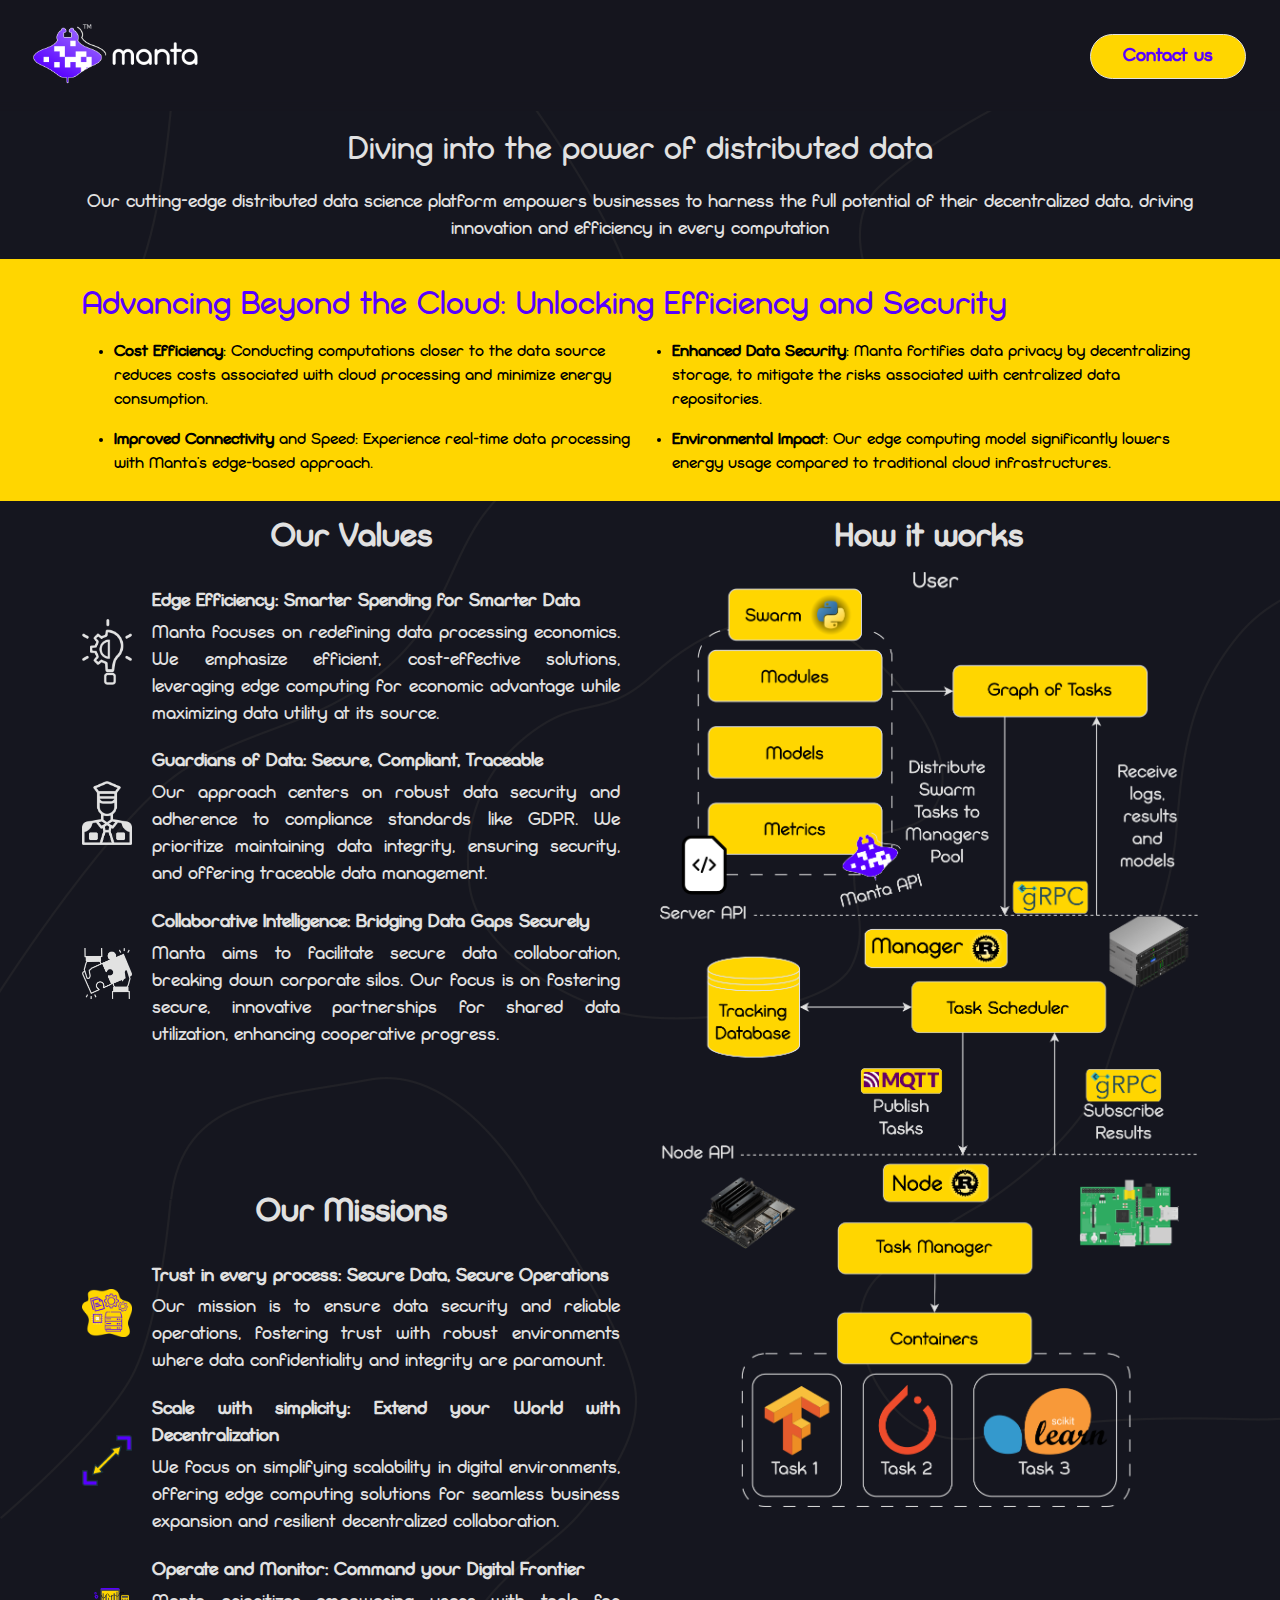
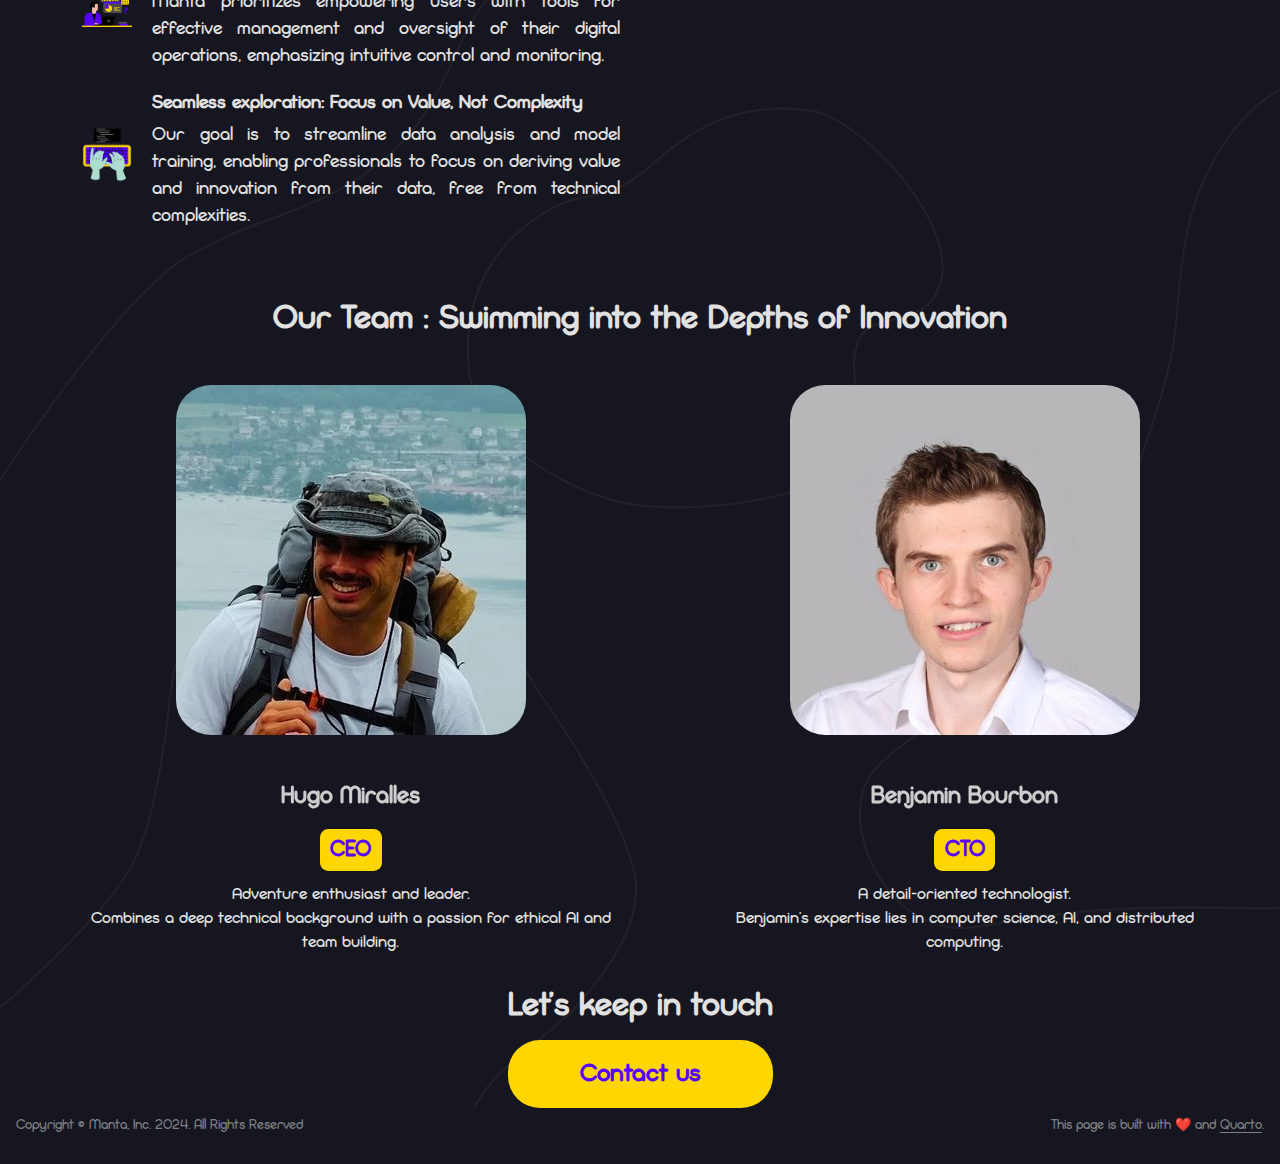
==== commit 358b0903: "Built site for gh-pages" ====
--- a/index.html
+++ b/index.html
@@ -193,7 +193,6 @@
 <p><img src="static/about/simplified-architecture.png" class="img-fluid"></p>
 </section>
 </div>
-</div>
 <div class="team">
 <section id="our-team-swimming-into-the-depths-of-innovation" class="level1">
 <h1>Our Team : Swimming into the Depths of Innovation</h1>
@@ -222,6 +221,7 @@
 <p><a href="mailto:manta@manta-tech.io">Contact us</a></p>
 </div>
 </section>
+</div>
 </div>
 </div>
 
--- a/style/about.css
+++ b/style/about.css
@@ -58,6 +58,7 @@
   align-items: center;
   justify-items: center;
   text-align: justify;
+  margin: 1rem 0;
 }
 
 .values-item > .text > p {
@@ -83,6 +84,7 @@
   align-items: center;
   justify-items: center;
   text-align: justify;
+  margin: 1rem 0;
 }
 
 .missions-item > .text > p {
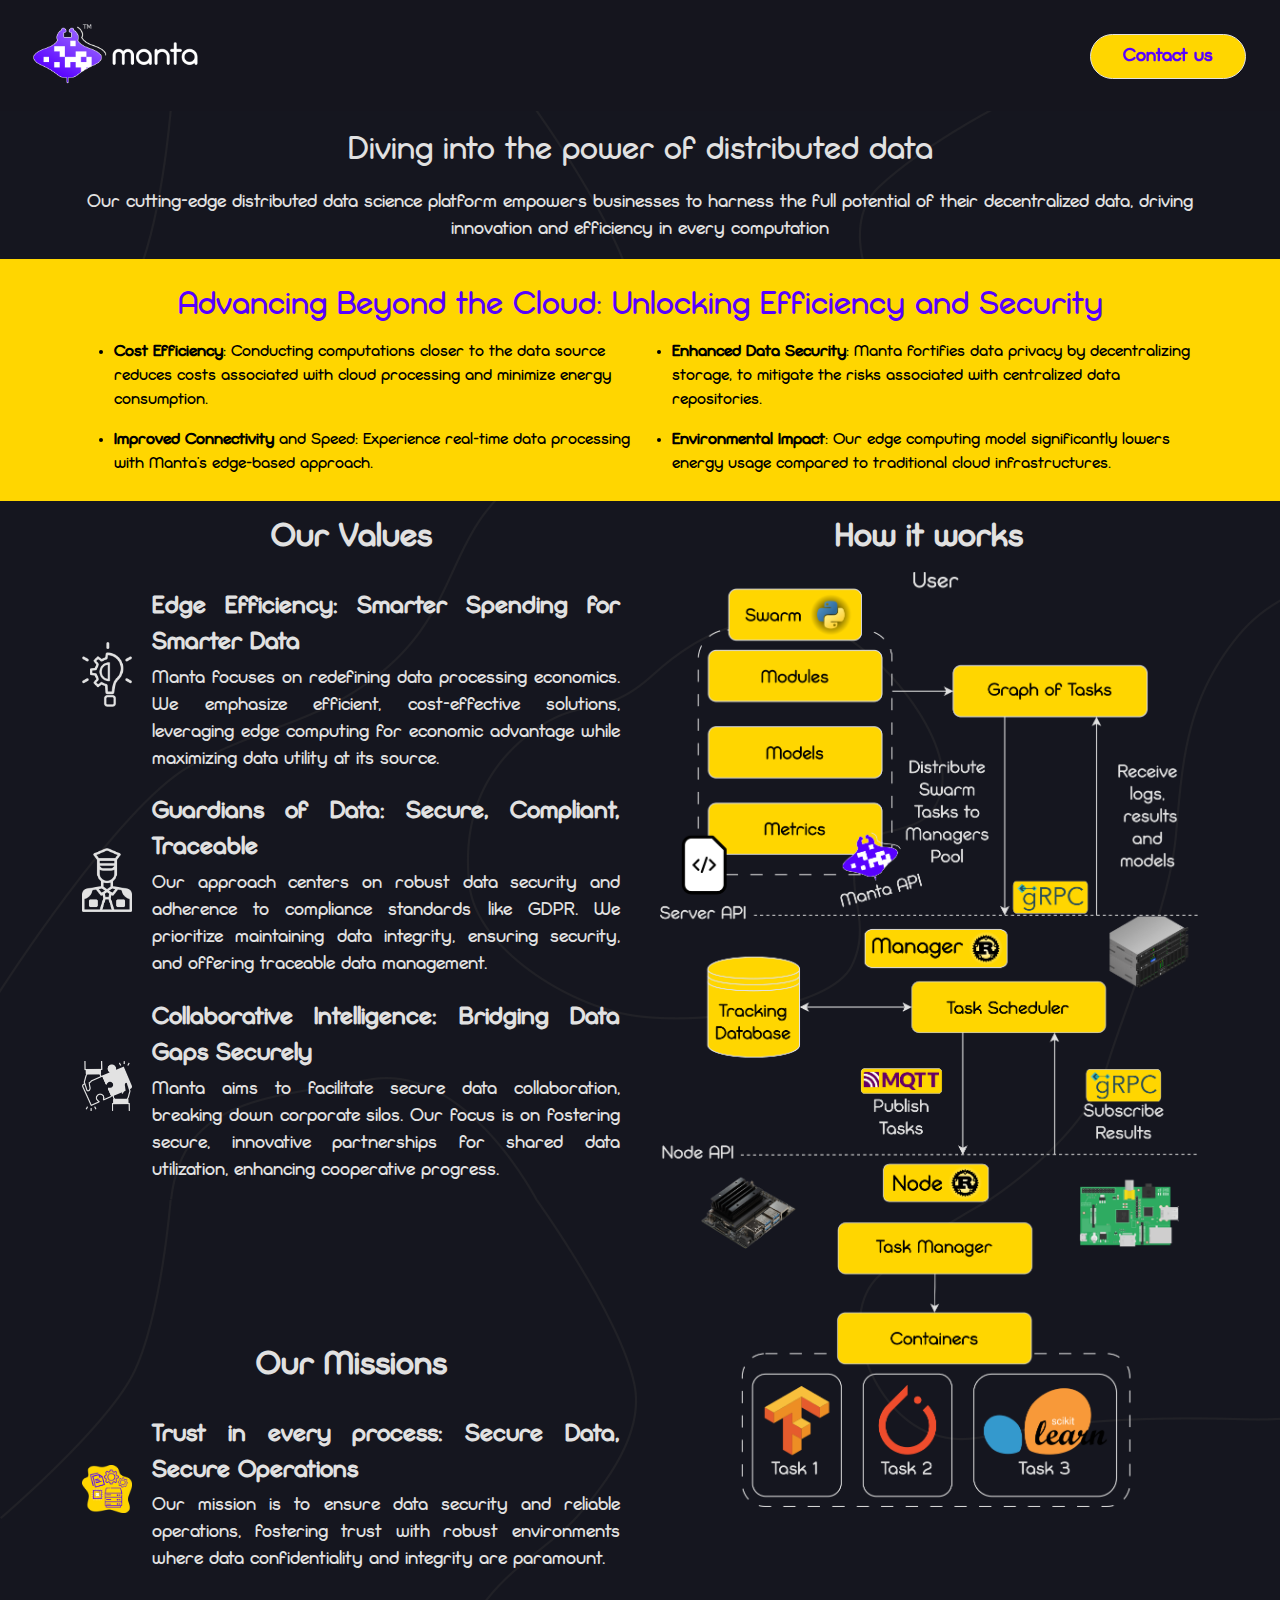
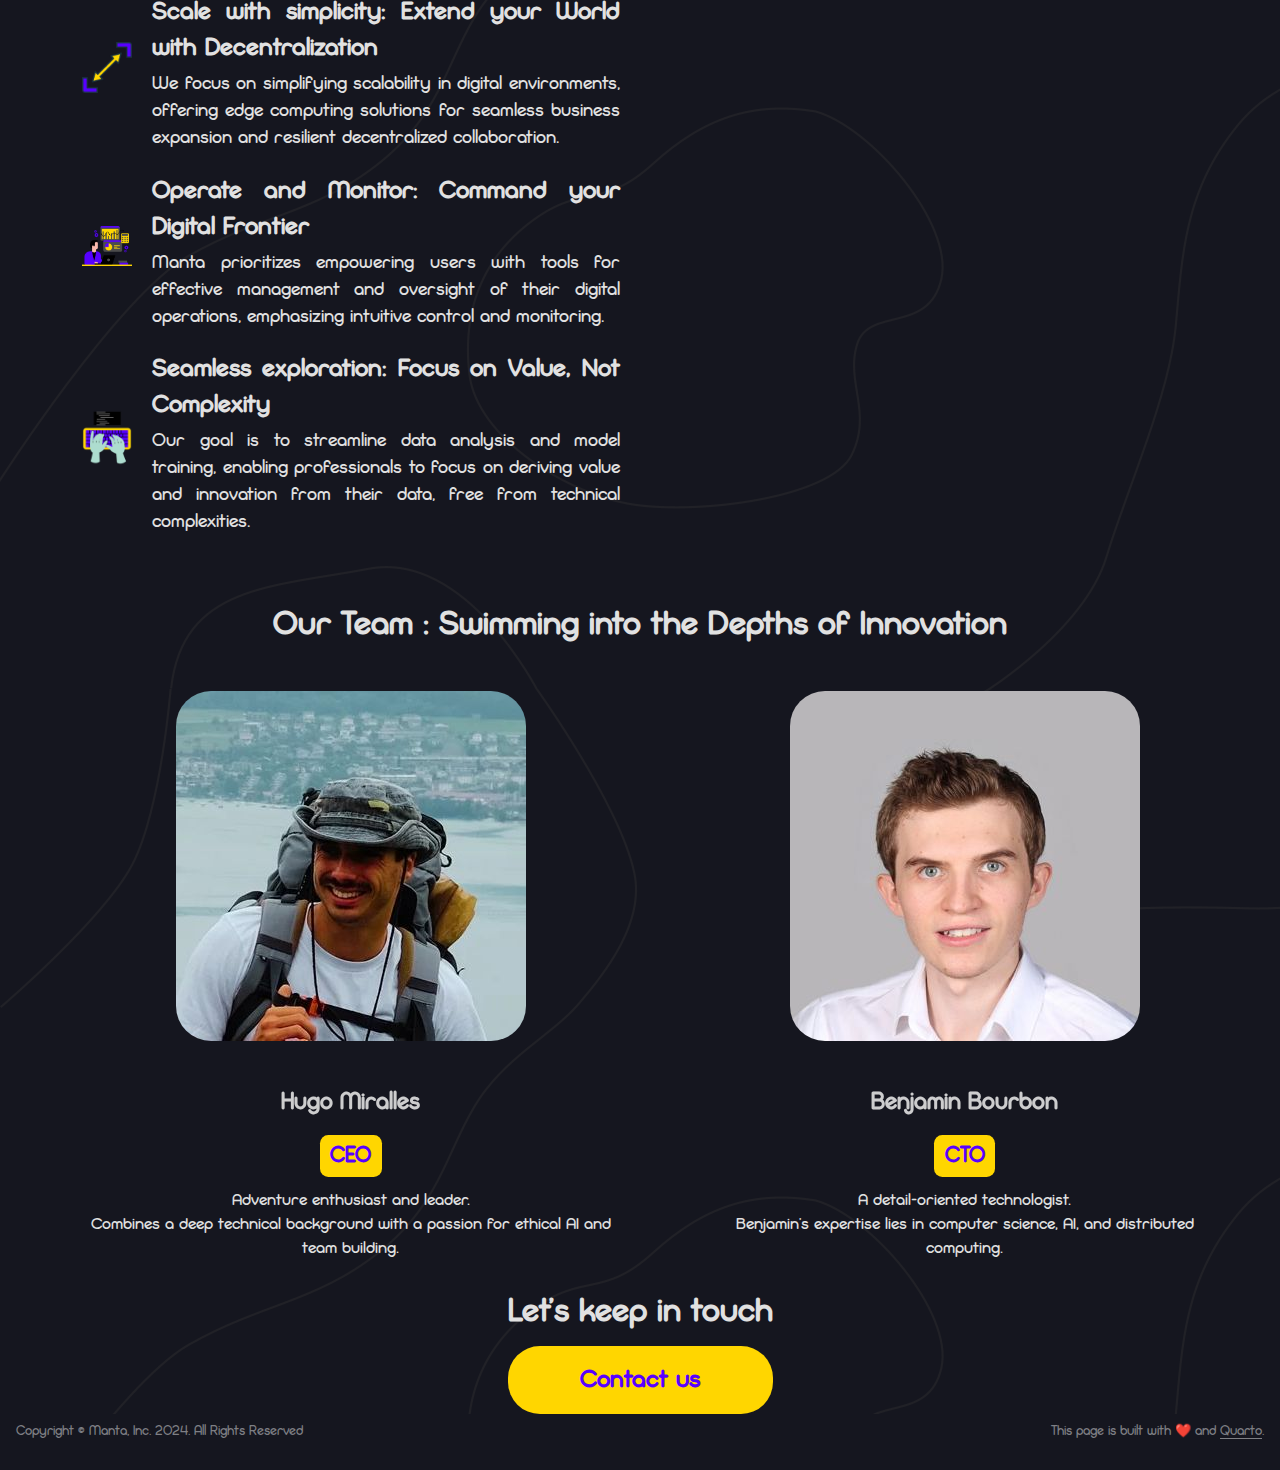
==== commit 671eda81: "Built site for gh-pages" ====
--- a/index.html
+++ b/index.html
@@ -72,7 +72,7 @@
           <div class="collapse navbar-collapse" id="navbarCollapse">
             <ul class="navbar-nav navbar-nav-scroll ms-auto">
   <li class="nav-item">
-    <a class="nav-link" href="mailto:manta@mantatech.io" rel="contact-us"> 
+    <a class="nav-link" href="mailto:hugomiralles@manta-tech.io" rel="contact-us"> 
 <span class="menu-text">Contact us</span></a>
   </li>  
 </ul>
@@ -218,7 +218,7 @@
 <section id="lets-keep-in-touch" class="level1 contact">
 <h1>Let’s keep in touch</h1>
 <div class="contact-us">
-<p><a href="mailto:manta@manta-tech.io">Contact us</a></p>
+<p><a href="mailto:hugomiralles@manta-tech.io">Contact us</a></p>
 </div>
 </section>
 </div>
--- a/style/about.css
+++ b/style/about.css
@@ -31,6 +31,7 @@
 }
 
 .introduction h1 {
+  text-align: center;
   margin: 1rem 0;
   color: #5801FF;
   font-weight: normal;
@@ -44,11 +45,11 @@
 	grid-area: 1/1/2/2;
   display: flex;
   flex-direction: column;
-  text-align: center;
 }
 
 .values > h1 {
   margin: 1rem 0;
+  text-align: center;
 }
 
 .values-item {
@@ -66,15 +67,20 @@
   font-size: smaller;
 }
 
+
+.values-item > .text > p > strong {
+  font-size: large;
+}
+
 .missions {
 	grid-area: 2/1/3/2;
   display: flex;
   flex-direction: column;
-  text-align: center;
 }
 
 .missions > h1 {
   margin: 1rem 0;
+  text-align: center;
 }
 
 .missions-item {
@@ -92,6 +98,10 @@
   font-size: smaller;
 }
 
+.missions-item > .text > p > strong {
+  font-size: large;
+}
+
 .how-it-works {
 	grid-area: 1 / 2 / 3 / 3;
   display: flex;
@@ -103,7 +113,8 @@
   margin: 1rem 0px;
 }
 
-.profile>p>img {
+
+.profile > p > img {
   border-radius: 10%;
 }
 
@@ -174,9 +185,18 @@
   .values-item > .text > p {
     font-size: large;
   }
+
+  .values-item > .text > p > strong {
+    font-size: x-large;
+  }
+
   .missions-item > .text > p {
     font-size: large;
   }
+
+  .missions-item > .text > p > strong {
+    font-size: x-large;
+  }
 }
 
 /* }}} */
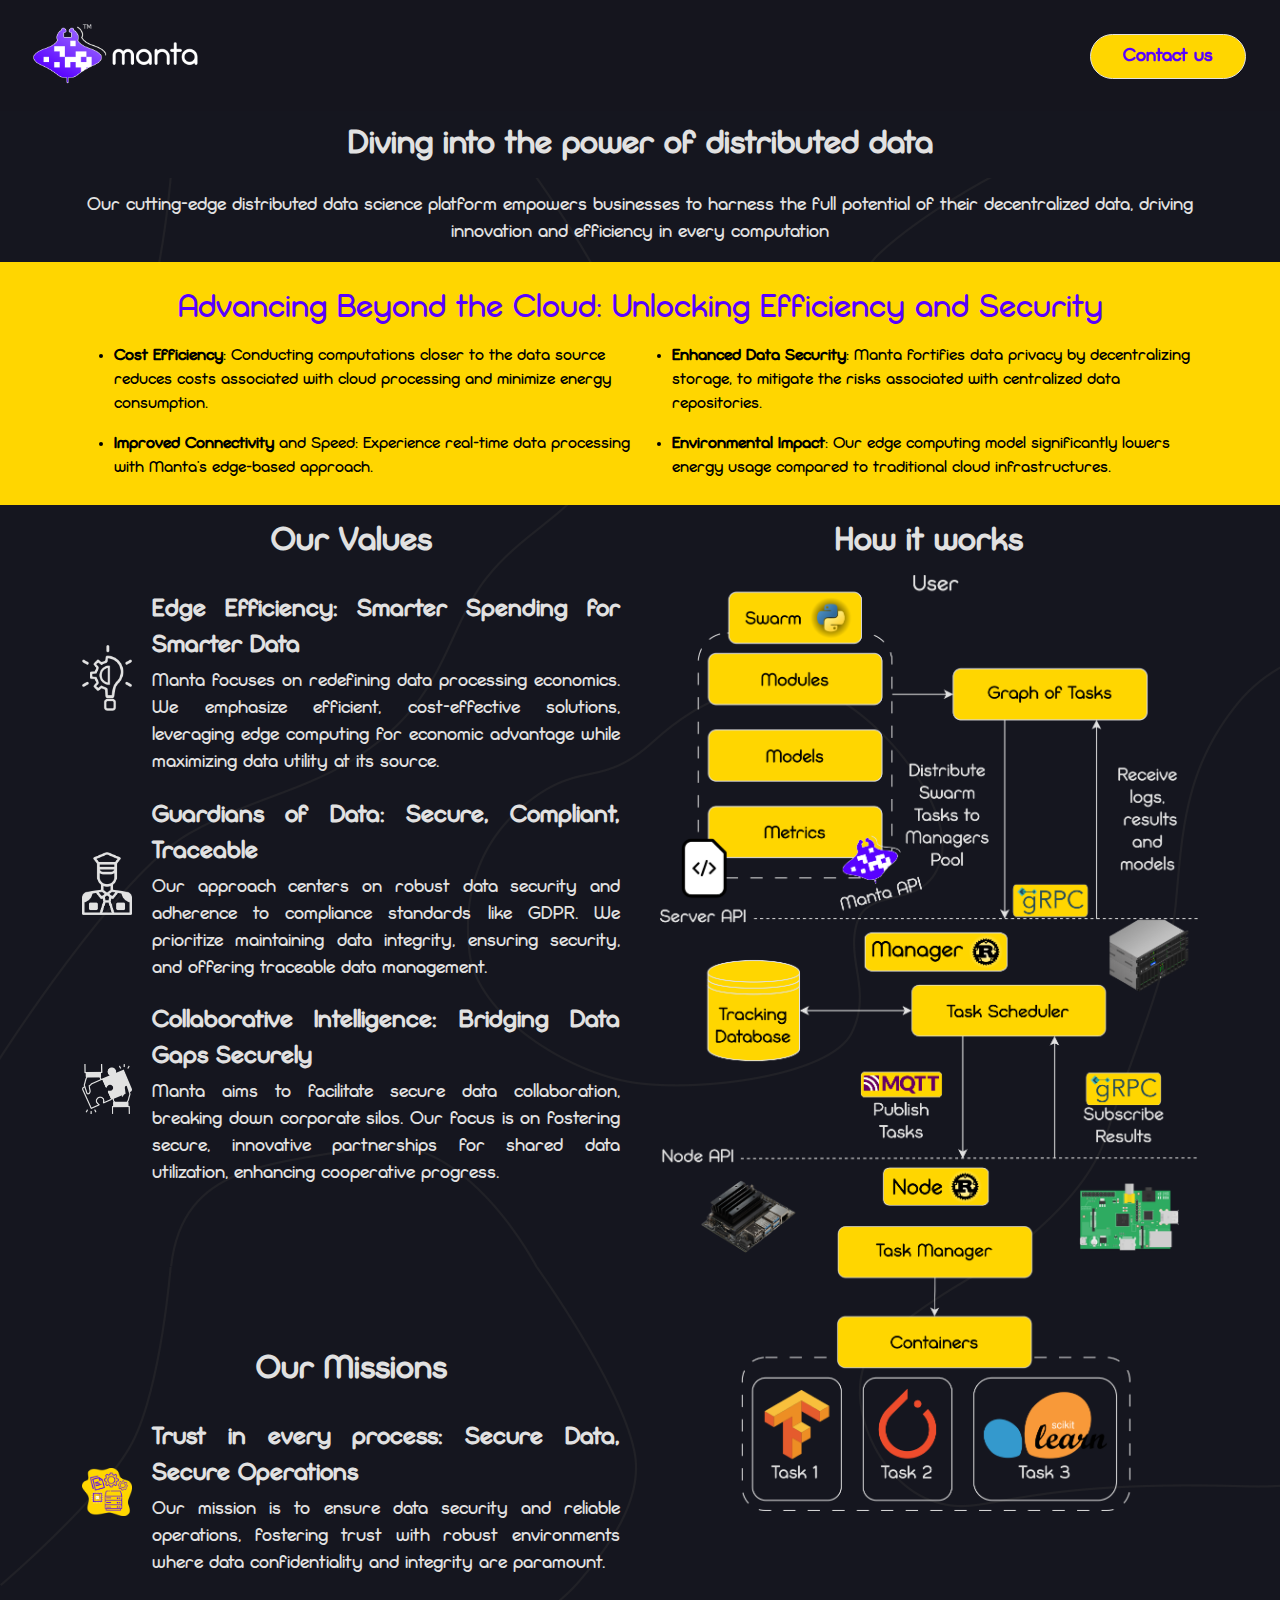
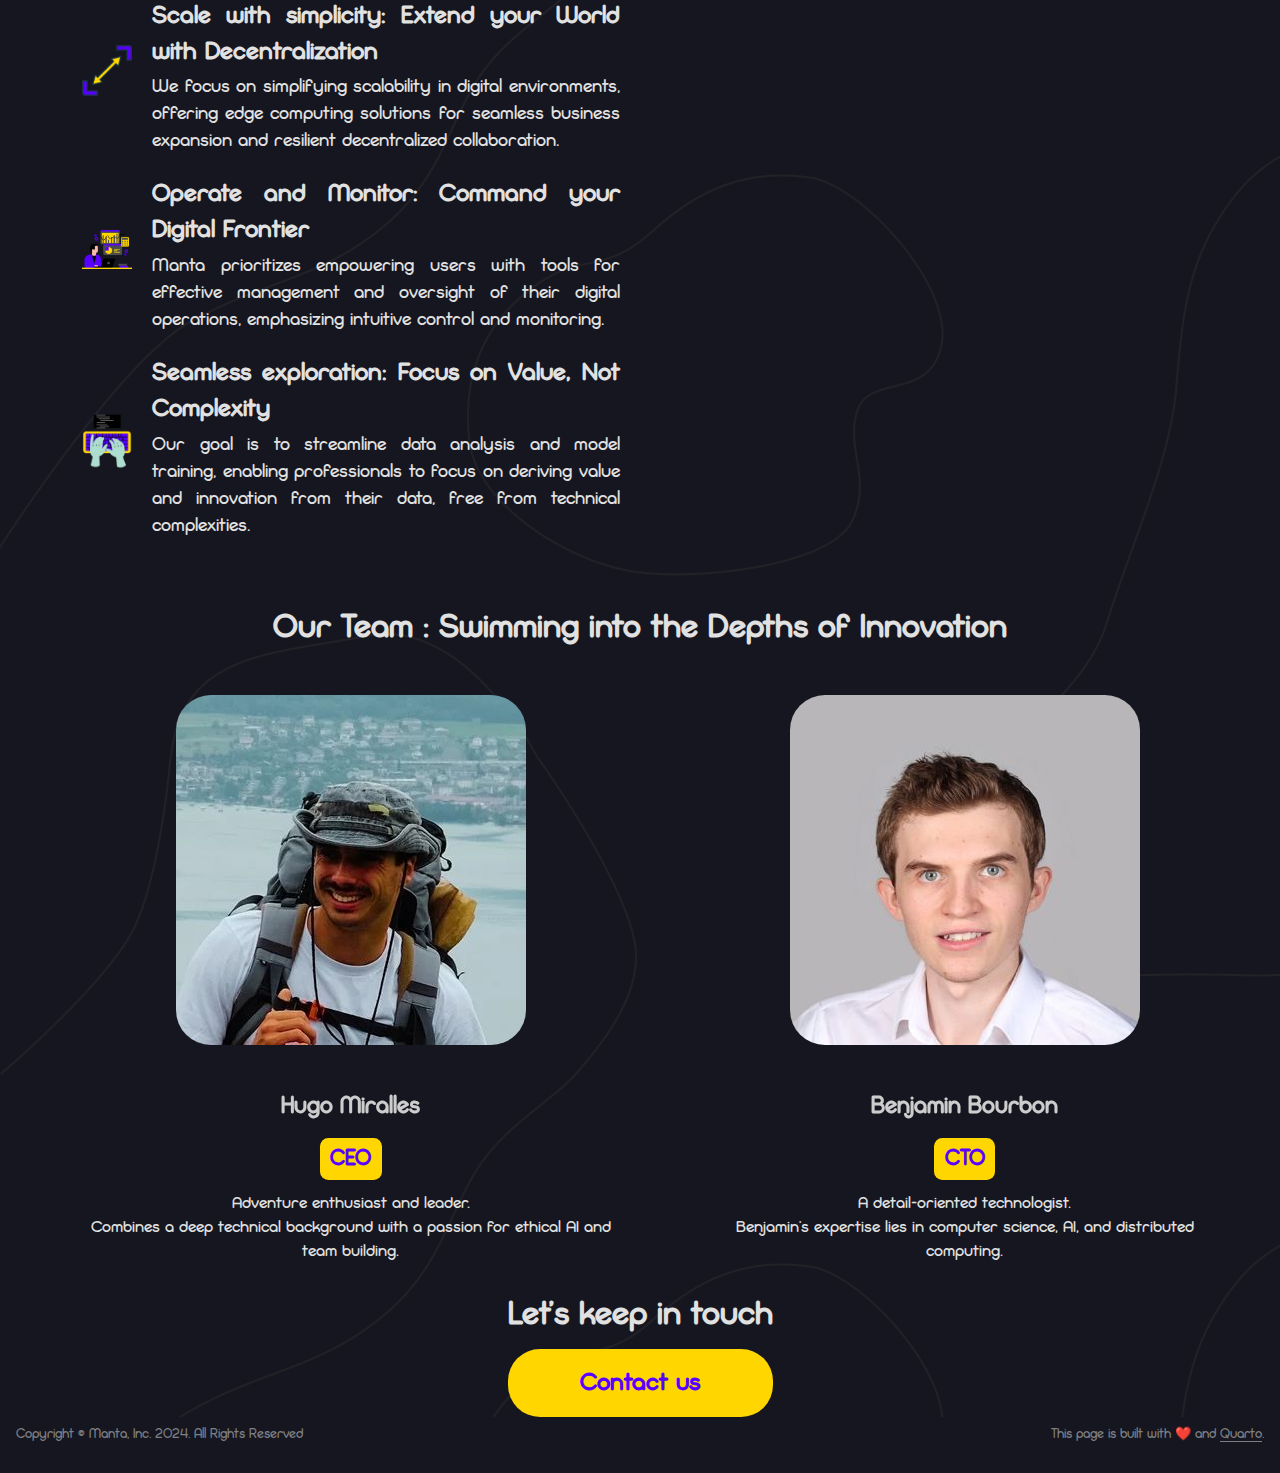
==== commit 6a37c795: "Built site for gh-pages" ====
--- a/index.html
+++ b/index.html
@@ -7,7 +7,7 @@
 <meta name="viewport" content="width=device-width, initial-scale=1.0, user-scalable=yes">
 
 
-<title>index</title>
+<title>Diving into the power of distributed data</title>
 <style>
 code{white-space: pre-wrap;}
 span.smallcaps{font-variant: small-caps;}
@@ -25,6 +25,7 @@
 
 <script src="site_libs/quarto-nav/quarto-nav.js"></script>
 <script src="site_libs/quarto-nav/headroom.min.js"></script>
+<link href="./static/favicon.png" rel="icon" type="image/png">
 <script src="site_libs/clipboard/clipboard.min.js"></script>
 <script src="site_libs/quarto-html/quarto.js"></script>
 <script src="site_libs/quarto-html/popper.min.js"></script>
@@ -88,14 +89,27 @@
 <!-- margin-sidebar -->
 <!-- main -->
 
-
+<header id="title-block-header" class="quarto-title-block default">
+<div class="quarto-title">
+<h1 class="title">Diving into the power of distributed data</h1>
+</div>
+
+
+
+<div class="quarto-title-meta">
+
+    
+  
+    
+  </div>
+  
+
+
+</header>
 
 
 <div class="main-background">
 <div class="container">
-<div class="manta-title">
-<p>Diving into the power of distributed data</p>
-</div>
 <div class="manta-subtitle">
 <p>Our cutting-edge distributed data science platform empowers businesses to harness the full potential of their decentralized data, driving innovation and efficiency in every computation</p>
 </div>
